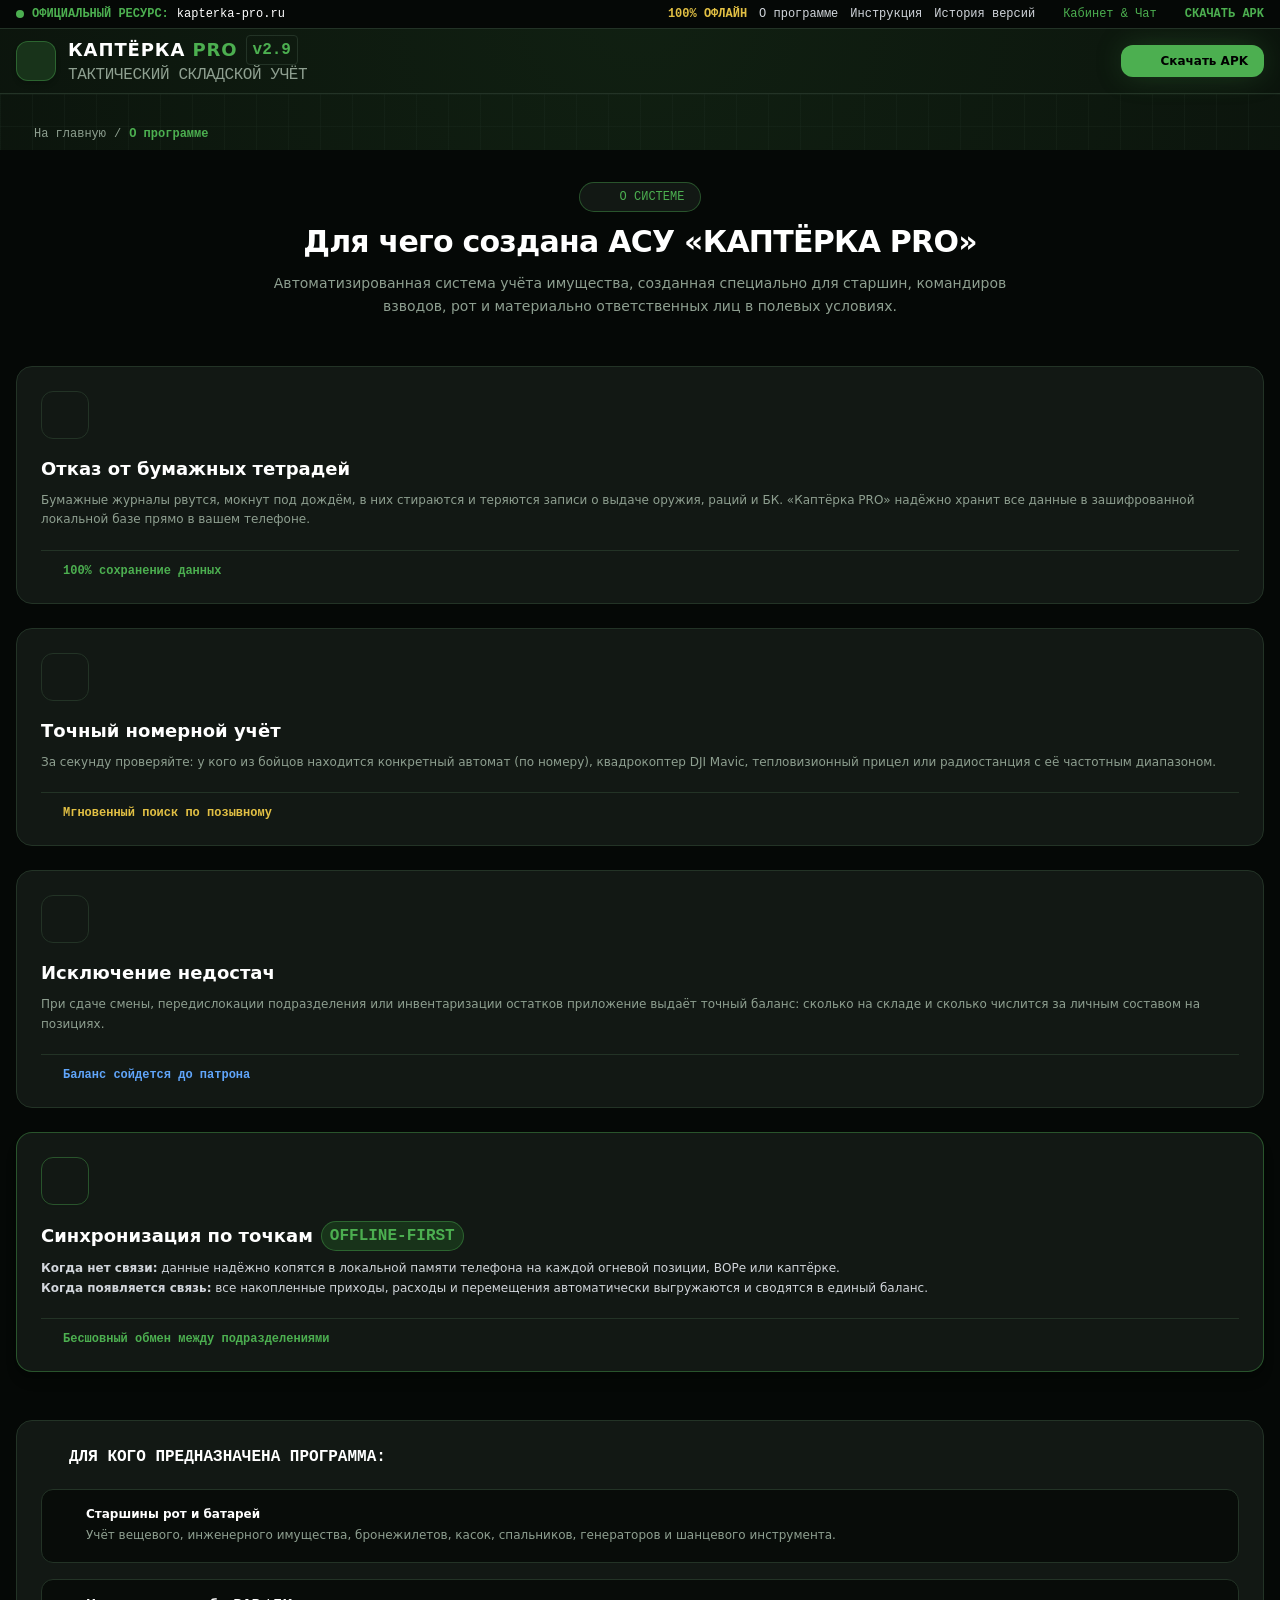
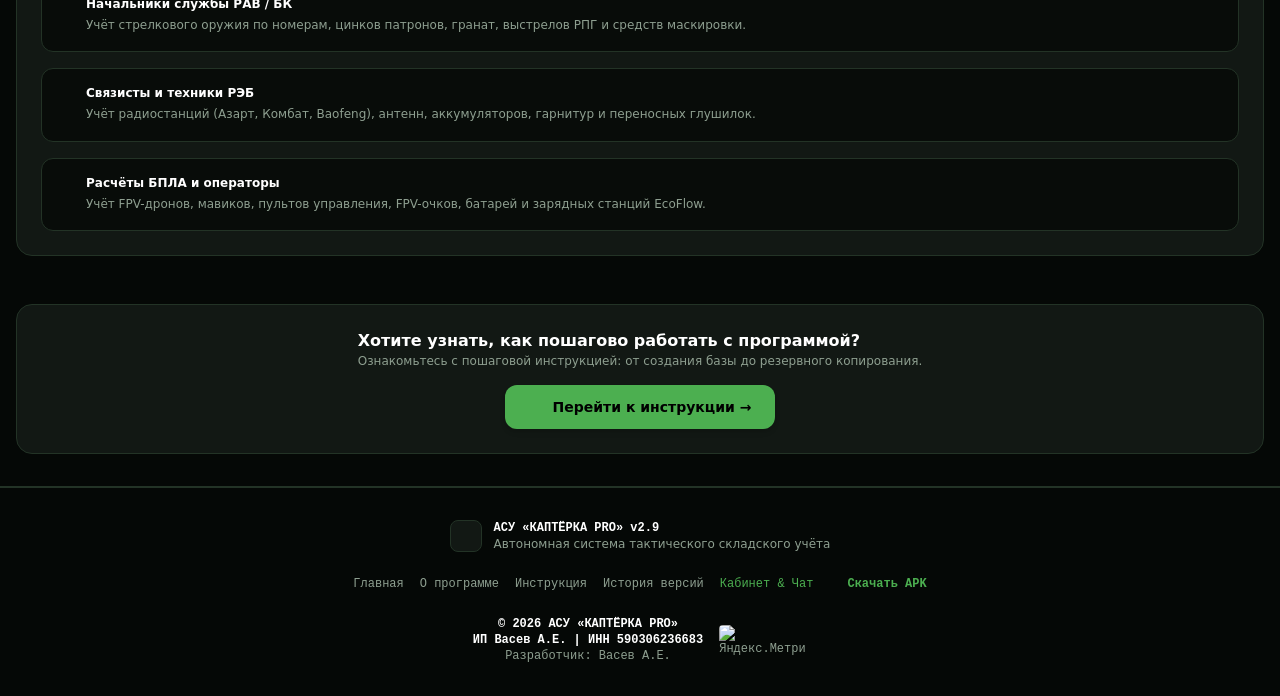
==== about.html @ 9f5e71aa "Update about.html with INN, offer and accurate metrics" ====
<!DOCTYPE html>
<html lang="ru" class="scroll-smooth">
<head>
    <meta charset="UTF-8">
    <meta name="viewport" content="width=device-width, initial-scale=1.0">
    <title>О программе — АСУ «КАПТЁРКА PRO» v2.9</title>
    
    <!-- Favicon & App Icons -->
    <link rel="icon" type="image/svg+xml" href="/favicon.svg">
    <link rel="icon" type="image/png" sizes="32x32" href="/favicon.png">
    <link rel="shortcut icon" href="/favicon.ico">
    <link rel="apple-touch-icon" sizes="180x180" href="/apple-touch-icon.png">
    <link rel="manifest" href="/manifest.json">
    <meta name="theme-color" content="#181D13">
    
    <!-- Yandex Verification -->
    <meta name="yandex-verification" content="c2db071fb79fadd3" />
    <meta name="yandex-verification" content="32c529e993f021eb" />

    <!-- SEO & Metadata -->
    <meta name="description" content="Назначение программы АСУ «КАПТЁРКА PRO»: отказ от бумажных тетрадей, номерной учёт оружия и БПЛА, исключение недостач.">
    <meta name="keywords" content="каптерка, учёт оружия, учет бпла, учет снаряжения, военный склад, программа для старшины, инструкция каптерка">
    <meta name="author" content="Васев А.Е. • АСУ Каптёрка PRO">
    <link rel="canonical" href="https://kapterka-pro.ru/about.html" />

    <!-- Open Graph -->
    <meta property="og:type" content="website">
    <meta property="og:url" content="https://kapterka-pro.ru/about.html">
    <meta property="og:title" content="О программе — АСУ «КАПТЁРКА PRO» v2.9">
    <meta property="og:description" content="Назначение программы АСУ «КАПТЁРКА PRO»: отказ от бумажных тетрадей, номерной учёт оружия и БПЛА, исключение недостач.">
    <meta property="og:site_name" content="АСУ КАПТЁРКА PRO">

    <!-- Yandex.Metrika counter -->
    <script type="text/javascript">
        (function(m,e,t,r,i,k,a){m[i]=m[i]||function(){(m[i].a=m[i].a||[]).push(arguments)};
        m[i].l=1*new Date();
        for (var j = 0; j < document.scripts.length; j++) {if (document.scripts[j].src === r) { return; }}
        k=e.createElement(t),a=e.getElementsByTagName(t)[0],k.async=1,k.src=r,a.parentNode.insertBefore(k,a)})
        (window, document, "script", "https://mc.yandex.ru/metrika/tag.js", "ym");

        ym(112062746, "init", {
            clickmap:true,
            trackLinks:true,
            accurateTrackBounce:true,
            webvisor:true
        });
    </script>
    <noscript><div><img src="https://mc.yandex.ru/watch/112062746" style="position:absolute; left:-9999px;" alt="" /></div></noscript>
    <!-- /Yandex.Metrika counter -->

    <!-- Core Local Stylesheets (Always reliable & offline-safe) -->
    <link rel="stylesheet" href="tailwind.min.css">
    <link rel="stylesheet" href="tactical.css">

    <!-- Tailwind CSS CDN (Enhancer) -->
    <script src="https://cdn.tailwindcss.com"></script>
    <script>
        tailwind.config = {
            theme: {
                extend: {
                    colors: {
                        tactical: {
                            bg: '#080C09',
                            dark: '#0D140F',
                            card: '#121C14',
                            border: '#1B2B1F',
                            borderBright: '#2D4A34',
                            green: '#4CAF50',
                            accent: '#66BB6A',
                            darkGreen: '#142918',
                            muted: '#8E9F90',
                            gold: '#D4AF37',
                            goldDark: '#8C7320',
                            amber: '#FFB300'
                        }
                    },
                    fontFamily: {
                        sans: ['Inter', 'sans-serif'],
                        mono: ['JetBrains Mono', 'monospace']
                    }
                }
            }
        }
    </script>

    <style>
        /* CRITICAL OFFLINE / CDN-SAFE CSS RESET AND UTILITIES */
        *, ::before, ::after { box-sizing: border-box; border-width: 0; border-style: solid; border-color: #233326; }
        html { line-height: 1.5; -webkit-text-size-adjust: 100%; font-family: Inter, system-ui, sans-serif; }
        body { margin: 0; line-height: inherit; }
        a { color: inherit; text-decoration: inherit; }
        button, input, optgroup, select, textarea { font-family: inherit; font-size: 100%; line-height: inherit; margin: 0; }
        
        .flex { display: flex !important; }
        .inline-flex { display: inline-flex !important; }
        .grid { display: grid !important; }
        .block { display: block !important; }
        .inline-block { display: inline-block !important; }
        .flex-col { flex-direction: column !important; }
        .flex-row { flex-direction: row !important; }
        .flex-grow { flex-grow: 1 !important; }
        .items-center { align-items: center !important; }
        .justify-between { justify-content: space-between !important; }
        .justify-center { justify-content: center !important; }
        .text-center { text-align: center !important; }
        .relative { position: relative !important; }
        .absolute { position: absolute !important; }
        .fixed { position: fixed !important; }
        .sticky { position: sticky !important; }
        .top-0 { top: 0 !important; }
        .z-40 { z-index: 40 !important; }
        .z-50 { z-index: 50 !important; }
        .w-full { width: 100% !important; }
        .max-w-7xl { max-width: 80rem !important; }
        .max-w-4xl { max-width: 56rem !important; }
        .max-w-2xl { max-width: 42rem !important; }
        .max-w-md { max-width: 28rem !important; }
        .mx-auto { margin-left: auto !important; margin-right: auto !important; }
        .gap-2 { gap: 0.5rem !important; }
        .gap-3 { gap: 0.75rem !important; }
        .gap-4 { gap: 1rem !important; }
        .gap-6 { gap: 1.5rem !important; }
        .p-4 { padding: 1rem !important; }
        .p-6 { padding: 1.5rem !important; }
        .px-4 { padding-left: 1rem !important; padding-right: 1rem !important; }
        .py-2 { padding-top: 0.5rem !important; padding-bottom: 0.5rem !important; }
        .rounded-xl { border-radius: 0.75rem !important; }
        .rounded-2xl { border-radius: 1rem !important; }
        .rounded-3xl { border-radius: 1.5rem !important; }
        .rounded-full { border-radius: 9999px !important; }
        .font-bold { font-weight: 700 !important; }
        .font-black { font-weight: 900 !important; }
        .font-mono { font-family: 'JetBrains Mono', monospace !important; }
        .text-white { color: #ffffff !important; }
        .text-tactical-green { color: #4CAF50 !important; }
        .bg-tactical-green { background-color: #4CAF50 !important; color: #000000 !important; }
        .bg-tactical-card { background-color: #121814 !important; }
        .bg-tactical-bg { background-color: #080C09 !important; }
        .bg-tactical-dark { background-color: #050806 !important; }
        .border { border-width: 1px !important; }
        .border-tactical-border { border-color: #233326 !important; }
        .border-tactical-green { border-color: #4CAF50 !important; }
        .hidden, [hidden] { display: none !important; }

        body {
            background-color: #080C09;
            color: #E0E6E1;
            font-family: 'Inter', sans-serif;
            background-image: 
                radial-gradient(circle at 50% 0%, rgba(76, 175, 80, 0.12), transparent 50%),
                radial-gradient(circle at 100% 100%, rgba(27, 59, 27, 0.15), transparent 40%);
        }
        .tactical-grid {
            background-size: 32px 32px;
            background-image: 
                linear-gradient(to right, rgba(27, 43, 31, 0.3) 1px, transparent 1px),
                linear-gradient(to bottom, rgba(27, 43, 31, 0.3) 1px, transparent 1px);
        }
        .glow-green {
            box-shadow: 0 0 25px rgba(76, 175, 80, 0.25);
        }
    </style>
    <!-- PWA & Mobile Settings -->
    <link rel="manifest" href="manifest.json">
    <meta name="theme-color" content="#4CAF50">
    <link rel="canonical" href="https://kapterka-pro.ru/about.html">
</head>
<body class="min-h-screen flex flex-col antialiased selection:bg-tactical-green selection:text-black">

    <!-- TOP SYSTEM STATUS BAR -->
    <div class="bg-tactical-dark border-b border-tactical-border text-tactical-muted text-xs font-mono py-1.5 px-4 sticky top-0 z-50">
        <div class="max-w-7xl mx-auto flex flex-wrap justify-between items-center gap-2">
            <div class="flex items-center space-x-2">
                <span class="inline-block w-2 h-2 rounded-full bg-tactical-green animate-pulse"></span>
                <span class="text-tactical-green font-bold">ОФИЦИАЛЬНЫЙ РЕСУРС:</span>
                <a href="index.html" class="text-white font-mono hover:text-tactical-green transition-colors">kapterka-pro.ru</a>
                <span class="text-tactical-border hidden sm:inline">|</span>
                <span class="hidden sm:inline text-gray-400">Автономная система складского учёта v2.9 PRO</span>
            </div>
            <div class="flex items-center space-x-3 sm:space-x-4 text-[11px]">
                <span class="text-tactical-gold font-bold flex items-center gap-1">
                    <i data-lucide="shield-check" class="w-3.5 h-3.5"></i> 100% ОФЛАЙН
                </span>
                <a href="about.html" class="hover:text-tactical-green text-gray-300 transition-colors font-medium">О программе</a>
                <a href="manual.html" class="hover:text-tactical-green text-gray-300 transition-colors font-medium">Инструкция</a>
                <a href="versions.html" class="hover:text-tactical-green text-gray-300 transition-colors font-medium">История версий</a>
                <a href="cabinet.html" class="hover:text-tactical-green text-tactical-green font-medium flex items-center gap-1">
                    <i data-lucide="users" class="w-3 h-3"></i> Кабинет & Чат
                </a>
                <a href="kapterka-app.apk" download="kapterka-pro-v2.9.apk" class="text-tactical-green font-bold hover:underline flex items-center gap-1">
                    <i data-lucide="download" class="w-3 h-3"></i> СКАЧАТЬ APK
                </a>
            </div>
        </div>
    </div>

    <!-- MAIN HEADER -->
    <header class="bg-tactical-dark/95 backdrop-blur-md border-b border-tactical-border sticky top-[33px] z-40">
        <div class="max-w-7xl mx-auto px-4 sm:px-6 h-16 flex items-center justify-between">
            <a href="index.html" class="flex items-center space-x-3 group">
                <div class="w-10 h-10 rounded-xl bg-tactical-darkGreen border border-tactical-green/40 flex items-center justify-center text-tactical-green group-hover:scale-105 transition-transform shadow-md">
                    <i data-lucide="shield" class="w-6 h-6"></i>
                </div>
                <div>
                    <div class="flex items-center space-x-2">
                        <span class="font-extrabold text-lg sm:text-xl tracking-wider text-white">КАПТЁРКА <span class="text-tactical-green">PRO</span></span>
                        <span class="bg-tactical-green/20 text-tactical-green text-[10px] font-mono font-bold px-1.5 py-0.5 rounded border border-tactical-green/30">v2.9</span>
                    </div>
                    <span class="text-[10px] font-mono text-tactical-muted block -mt-0.5 tracking-tight">ТАКТИЧЕСКИЙ СКЛАДСКОЙ УЧЁТ</span>
                </div>
            </a>

            <!-- Desktop Nav -->
            <nav class="hidden lg:flex items-center space-x-6 text-sm font-medium text-tactical-muted">
                <a href="index.html" class="hover:text-tactical-green transition-colors flex items-center gap-1.5 ">
                    <i data-lucide="home" class="w-4 h-4 text-tactical-green"></i> Главная
                </a>
                <a href="about.html" class="hover:text-tactical-green transition-colors flex items-center gap-1.5 text-white font-semibold">
                    <i data-lucide="info" class="w-4 h-4 text-tactical-green"></i> О программе
                </a>
                <a href="manual.html" class="hover:text-tactical-green transition-colors flex items-center gap-1.5 ">
                    <i data-lucide="book-open" class="w-4 h-4 text-tactical-green"></i> Инструкция
                </a>
                <a href="versions.html" class="hover:text-tactical-green transition-colors flex items-center gap-1.5">
                    <i data-lucide="git-branch" class="w-4 h-4 text-tactical-green"></i> История версий
                </a>
                <a href="index.html#showcase" class="hover:text-tactical-green transition-colors flex items-center gap-1.5">
                    <i data-lucide="smartphone" class="w-4 h-4 text-tactical-green"></i> Скриншоты
                </a>
                <a href="cabinet.html" class="hover:text-tactical-green transition-colors flex items-center gap-1.5 text-tactical-green">
                    <i data-lucide="users" class="w-4 h-4 text-tactical-green"></i> Кабинет & Чат
                </a>
            </nav>

            <div class="flex items-center space-x-3">
                <a href="kapterka-app.apk" download="kapterka-pro-v2.9.apk" class="inline-flex items-center space-x-2 bg-tactical-green hover:bg-tactical-accent text-black font-bold text-xs sm:text-sm px-4 py-2 rounded-xl transition-all shadow-md glow-green"><i data-lucide="download" class="w-4 h-4"></i>
                    <span>Скачать APK</span>
                </a>
            </div>
        </div>
    </header>

    <main class="flex-grow tactical-grid">
        <div class="max-w-7xl mx-auto px-4 sm:px-6 pt-8 pb-2">
            <div class="flex items-center space-x-2 text-xs font-mono text-tactical-muted">
                <a href="index.html" class="hover:text-tactical-green flex items-center gap-1">
                    <i data-lucide="arrow-left" class="w-3.5 h-3.5"></i> На главную
                </a>
                <span>/</span>
                <span class="text-tactical-green font-bold">О программе</span>
            </div>
        </div>

        
        <!-- SECTION: О ПРОГРАММЕ И НАЗНАЧЕНИЕ -->
        <section class="py-8 sm:py-14 bg-tactical-dark border-b border-tactical-border relative">
            <div class="max-w-7xl mx-auto px-4 sm:px-6">
                
                <div class="text-center max-w-3xl mx-auto mb-12">
                    <div class="inline-flex items-center space-x-2 bg-tactical-card border border-tactical-green/40 px-4 py-1.5 rounded-full text-xs font-mono text-tactical-green mb-3">
                        <i data-lucide="info" class="w-4 h-4"></i>
                        <span>О СИСТЕМЕ</span>
                    </div>
                    <h1 class="text-3xl sm:text-4xl font-black text-white tracking-tight">
                        Для чего создана АСУ «КАПТЁРКА PRO»
                    </h1>
                    <p class="text-tactical-muted text-sm sm:text-base mt-3 leading-relaxed">
                        Автоматизированная система учёта имущества, созданная специально для старшин, командиров взводов, рот и материально ответственных лиц в полевых условиях.
                    </p>
                </div>

                <!-- 3 Pillars of the App -->
                <div class="grid grid-cols-1 md:grid-cols-2 lg:grid-cols-4 gap-6 mb-12">
                    
                    <div class="bg-tactical-card border border-tactical-border p-6 sm:p-7 rounded-2xl relative overflow-hidden flex flex-col justify-between">
                        <div class="absolute top-0 right-0 w-24 h-24 bg-tactical-green/5 rounded-bl-full -z-0"></div>
                        <div class="relative z-10">
                            <div class="w-12 h-12 rounded-xl bg-tactical-green/10 border border-tactical-green/30 flex items-center justify-center text-tactical-green mb-4">
                                <i data-lucide="file-x" class="w-6 h-6"></i>
                            </div>
                            <h3 class="text-lg font-bold text-white mb-2">Отказ от бумажных тетрадей</h3>
                            <p class="text-xs sm:text-sm text-tactical-muted leading-relaxed">
                                Бумажные журналы рвутся, мокнут под дождём, в них стираются и теряются записи о выдаче оружия, раций и БК. «Каптёрка PRO» надёжно хранит все данные в зашифрованной локальной базе прямо в вашем телефоне.
                            </p>
                        </div>
                        <div class="mt-5 pt-3 border-t border-tactical-border/60 text-tactical-green text-xs font-mono font-semibold flex items-center gap-1.5">
                            <i data-lucide="check-circle" class="w-4 h-4"></i> 100% сохранение данных
                        </div>
                    </div>

                    <div class="bg-tactical-card border border-tactical-border p-6 sm:p-7 rounded-2xl relative overflow-hidden flex flex-col justify-between">
                        <div class="absolute top-0 right-0 w-24 h-24 bg-tactical-gold/5 rounded-bl-full -z-0"></div>
                        <div class="relative z-10">
                            <div class="w-12 h-12 rounded-xl bg-tactical-gold/10 border border-tactical-gold/30 flex items-center justify-center text-tactical-gold mb-4">
                                <i data-lucide="crosshair" class="w-6 h-6"></i>
                            </div>
                            <h3 class="text-lg font-bold text-white mb-2">Точный номерной учёт</h3>
                            <p class="text-xs sm:text-sm text-tactical-muted leading-relaxed">
                                За секунду проверяйте: у кого из бойцов находится конкретный автомат (по номеру), квадрокоптер DJI Mavic, тепловизионный прицел или радиостанция с её частотным диапазоном.
                            </p>
                        </div>
                        <div class="mt-5 pt-3 border-t border-tactical-border/60 text-tactical-gold text-xs font-mono font-semibold flex items-center gap-1.5">
                            <i data-lucide="check-circle" class="w-4 h-4"></i> Мгновенный поиск по позывному
                        </div>
                    </div>

                    <div class="bg-tactical-card border border-tactical-border p-6 sm:p-7 rounded-2xl relative overflow-hidden flex flex-col justify-between">
                        <div class="absolute top-0 right-0 w-24 h-24 bg-blue-500/5 rounded-bl-full -z-0"></div>
                        <div class="relative z-10">
                            <div class="w-12 h-12 rounded-xl bg-blue-500/10 border border-blue-500/30 flex items-center justify-center text-blue-400 mb-4">
                                <i data-lucide="shield-alert" class="w-6 h-6"></i>
                            </div>
                            <h3 class="text-lg font-bold text-white mb-2">Исключение недостач</h3>
                            <p class="text-xs sm:text-sm text-tactical-muted leading-relaxed">
                                При сдаче смены, передислокации подразделения или инвентаризации остатков приложение выдаёт точный баланс: сколько на складе и сколько числится за личным составом на позициях.
                            </p>
                        </div>
                        <div class="mt-5 pt-3 border-t border-tactical-border/60 text-blue-400 text-xs font-mono font-semibold flex items-center gap-1.5">
                            <i data-lucide="check-circle" class="w-4 h-4"></i> Баланс сойдется до патрона
                        </div>
                    </div>

                
                    <!-- Card 4: Point Synchronization -->
                    <div class="bg-tactical-card border border-tactical-green/40 p-6 sm:p-7 rounded-2xl relative overflow-hidden flex flex-col justify-between shadow-lg">
                        <div class="absolute top-0 right-0 w-28 h-28 bg-tactical-green/10 rounded-bl-full -z-0"></div>
                        <div class="relative z-10">
                            <div class="w-12 h-12 rounded-xl bg-tactical-green/15 border border-tactical-green/40 flex items-center justify-center text-tactical-green mb-4 shadow-sm">
                                <i data-lucide="refresh-cw" class="w-6 h-6 animate-spin-slow"></i>
                            </div>
                            <div class="flex items-center gap-2 mb-2">
                                <h3 class="text-lg font-bold text-white">Синхронизация по точкам</h3>
                                <span class="text-[10px] font-mono bg-tactical-darkGreen text-tactical-green border border-tactical-green/40 px-2 py-0.5 rounded-full font-bold">OFFLINE-FIRST</span>
                            </div>
                            <p class="text-xs sm:text-sm text-gray-300 leading-relaxed">
                                <strong>Когда нет связи:</strong> данные надёжно копятся в локальной памяти телефона на каждой огневой позиции, ВОРе или каптёрке.<br>
                                <strong>Когда появляется связь:</strong> все накопленные приходы, расходы и перемещения автоматически выгружаются и сводятся в единый баланс.
                            </p>
                        </div>
                        <div class="mt-5 pt-3 border-t border-tactical-border/80 text-tactical-green text-xs font-mono font-semibold flex items-center gap-1.5">
                            <i data-lucide="check-circle" class="w-4 h-4"></i> Бесшовный обмен между подразделениями
                        </div>
                    </div>

                </div>

                <!-- Who is this app for -->
                <div class="bg-tactical-card border border-tactical-border rounded-2xl p-6 sm:p-8 mb-12">
                    <h3 class="text-base sm:text-lg font-bold text-white mb-5 flex items-center gap-2 font-mono">
                        <i data-lucide="users" class="w-5 h-5 text-tactical-green"></i>
                        ДЛЯ КОГО ПРЕДНАЗНАЧЕНА ПРОГРАММА:
                    </h3>
                    <div class="grid grid-cols-1 sm:grid-cols-2 lg:grid-cols-4 gap-4 text-xs sm:text-sm">
                        <div class="flex items-start gap-3 p-4 rounded-xl bg-tactical-bg border border-tactical-border/60">
                            <i data-lucide="chevron-right" class="w-4 h-4 text-tactical-green shrink-0 mt-0.5"></i>
                            <div>
                                <strong class="text-white block mb-1">Старшины рот и батарей</strong>
                                <span class="text-tactical-muted text-xs leading-relaxed">Учёт вещевого, инженерного имущества, бронежилетов, касок, спальников, генераторов и шанцевого инструмента.</span>
                            </div>
                        </div>
                        <div class="flex items-start gap-3 p-4 rounded-xl bg-tactical-bg border border-tactical-border/60">
                            <i data-lucide="chevron-right" class="w-4 h-4 text-tactical-green shrink-0 mt-0.5"></i>
                            <div>
                                <strong class="text-white block mb-1">Начальники службы РАВ / БК</strong>
                                <span class="text-tactical-muted text-xs leading-relaxed">Учёт стрелкового оружия по номерам, цинков патронов, гранат, выстрелов РПГ и средств маскировки.</span>
                            </div>
                        </div>
                        <div class="flex items-start gap-3 p-4 rounded-xl bg-tactical-bg border border-tactical-border/60">
                            <i data-lucide="chevron-right" class="w-4 h-4 text-tactical-green shrink-0 mt-0.5"></i>
                            <div>
                                <strong class="text-white block mb-1">Связисты и техники РЭБ</strong>
                                <span class="text-tactical-muted text-xs leading-relaxed">Учёт радиостанций (Азарт, Комбат, Baofeng), антенн, аккумуляторов, гарнитур и переносных глушилок.</span>
                            </div>
                        </div>
                        <div class="flex items-start gap-3 p-4 rounded-xl bg-tactical-bg border border-tactical-border/60">
                            <i data-lucide="chevron-right" class="w-4 h-4 text-tactical-green shrink-0 mt-0.5"></i>
                            <div>
                                <strong class="text-white block mb-1">Расчёты БПЛА и операторы</strong>
                                <span class="text-tactical-muted text-xs leading-relaxed">Учёт FPV-дронов, мавиков, пультов управления, FPV-очков, батарей и зарядных станций EcoFlow.</span>
                            </div>
                        </div>
                    </div>
                </div>

                <!-- Navigation link to Manual -->
                <div class="flex flex-col sm:flex-row items-center justify-between bg-tactical-card border border-tactical-green/30 p-6 rounded-2xl gap-4">
                    <div>
                        <div class="text-white font-bold text-base">Хотите узнать, как пошагово работать с программой?</div>
                        <div class="text-xs text-tactical-muted">Ознакомьтесь с пошаговой инструкцией: от создания базы до резервного копирования.</div>
                    </div>
                    <a href="manual.html" class="inline-flex items-center space-x-2 bg-tactical-green hover:bg-tactical-accent text-black font-bold text-sm px-6 py-3 rounded-xl transition-all shadow-md shrink-0">
                        <i data-lucide="book-open" class="w-4 h-4"></i>
                        <span>Перейти к инструкции →</span>
                    </a>
                </div>

            </div>
        </section>

    </main>

        <!-- FOOTER -->
    <footer class="bg-tactical-dark border-t border-tactical-border py-8 text-tactical-muted text-xs">
        <div class="max-w-7xl mx-auto px-4 sm:px-6">
            <div class="flex flex-col md:flex-row justify-between items-center gap-6">
                <div class="flex items-center space-x-3">
                    <div class="w-8 h-8 rounded-lg bg-tactical-card border border-tactical-border flex items-center justify-center text-tactical-green">
                        <i data-lucide="shield" class="w-4 h-4"></i>
                    </div>
                    <div>
                        <div class="text-white font-bold font-mono">АСУ «КАПТЁРКА PRO» v2.9</div>
                        <div class="text-tactical-muted text-[11px]">Автономная система тактического складского учёта</div>
                    </div>
                </div>

                <div class="flex flex-wrap items-center justify-center gap-4 text-xs font-mono">
                    <a href="index.html" class="hover:text-tactical-green transition-colors">Главная</a>
                    <a href="about.html" class="hover:text-tactical-green transition-colors">О программе</a>
                    <a href="manual.html" class="hover:text-tactical-green transition-colors">Инструкция</a>
                    <a href="versions.html" class="hover:text-tactical-green transition-colors">История версий</a>
                    <a href="cabinet.html" class="hover:text-tactical-green transition-colors text-tactical-green">Кабинет & Чат</a>
                    <a href="https://github.com/LeVa3bat/leva3bat.github.io/releases/download/v2.9-pro/kapterka-v2.9.apk" download="kapterka-pro-v2.9.apk" class="hover:text-tactical-green transition-colors text-tactical-green font-bold flex items-center gap-1">
                        <i data-lucide="download" class="w-3.5 h-3.5"></i> Скачать APK
                    </a>
                </div>

                <div class="flex items-center gap-4 text-center md:text-right font-mono text-[11px]">
                    <div>
                        <div class="text-white font-semibold">© 2026 АСУ «КАПТЁРКА PRO»<br>ИП Васев А.Е. | ИНН 590306236683</div>
                        <div class="text-tactical-muted">Разработчик: Васев А.Е.</div>
                    </div>
                    <!-- Yandex.Metrika Informer -->
                    <a href="https://metrika.yandex.ru/stat/?id=112062746&amp;from=informer"
                       target="_blank" rel="nofollow" class="inline-block hover:opacity-90 transition-opacity" title="Яндекс.Метрика">
                        <img src="https://informer.yandex.ru/informer/112062746/3_1_FFFFFFFF_EFEFEFFF_0_pageviews"
                             style="width:88px; height:31px; border:0;" alt="Яндекс.Метрика" title="Яндекс.Метрика: данные за сегодня (просмотры, визиты и уникальные посетители)" class="ym-advanced-informer rounded" data-cid="112062746" data-lang="ru" />
                    </a>
                </div>
            </div>
        </div>
    </footer>

    <!-- Lucide Icons Script -->
    <script src="https://unpkg.com/lucide@latest"></script>
    <script>
        lucide.createIcons();
    </script>
</body>
</html>
---- tactical.css ----
/* Tactical Theme Stylesheet for Kapterka PRO */
:root {
  --tactical-bg: #080C09;
  --tactical-dark: #050806;
  --tactical-card: #121814;
  --tactical-cardHover: #17221A;
  --tactical-border: #233326;
  --tactical-borderBright: #3A543E;
  --tactical-green: #4CAF50;
  --tactical-accent: #66BB6A;
  --tactical-darkGreen: #18331A;
  --tactical-gold: #E2C044;
  --tactical-red: #E05342;
  --tactical-blue: #42A5F5;
  --tactical-text: #E0E6E1;
  --tactical-muted: #8E9F90;
  --tactical-dim: #556658;
}

body {
  background-color: #080C09 !important;
  color: #E0E6E1 !important;
  font-family: 'Inter', system-ui, -apple-system, BlinkMacSystemFont, 'Segoe UI', Roboto, sans-serif !important;
  background-image: 
    radial-gradient(circle at 50% 0%, rgba(76, 175, 80, 0.12), transparent 50%),
    radial-gradient(circle at 100% 100%, rgba(24, 51, 26, 0.2), transparent 45%) !important;
}

.tactical-grid {
  background-size: 32px 32px !important;
  background-image: 
    linear-gradient(to right, rgba(35, 51, 38, 0.25) 1px, transparent 1px),
    linear-gradient(to bottom, rgba(35, 51, 38, 0.25) 1px, transparent 1px) !important;
}

.glow-green {
  box-shadow: 0 0 30px -5px rgba(76, 175, 80, 0.35) !important;
}

.glow-green-sm {
  box-shadow: 0 0 15px -2px rgba(76, 175, 80, 0.25) !important;
}

/* Color utility classes */
.bg-tactical-bg { background-color: #080C09 !important; }
.bg-tactical-dark { background-color: #050806 !important; }
.bg-tactical-card { background-color: #121814 !important; }
.bg-tactical-cardHover { background-color: #17221A !important; }
.hover\:bg-tactical-cardHover:hover { background-color: #17221A !important; }
.bg-tactical-green { background-color: #4CAF50 !important; }
.hover\:bg-tactical-accent:hover { background-color: #66BB6A !important; }
.bg-tactical-accent { background-color: #66BB6A !important; }
.bg-tactical-darkGreen { background-color: #18331A !important; }
.hover\:bg-tactical-darkGreen:hover { background-color: #18331A !important; }
.bg-tactical-border { background-color: #233326 !important; }
.hover\:bg-tactical-border:hover { background-color: #233326 !important; }

.border-tactical-border { border-color: #233326 !important; }
.border-tactical-borderBright { border-color: #3A543E !important; }
.border-tactical-green { border-color: #4CAF50 !important; }
.border-tactical-green\/40 { border-color: rgba(76, 175, 80, 0.4) !important; }
.border-tactical-green\/50 { border-color: rgba(76, 175, 80, 0.5) !important; }
.border-tactical-green\/60 { border-color: rgba(76, 175, 80, 0.6) !important; }
.border-tactical-gold\/40 { border-color: rgba(226, 192, 68, 0.4) !important; }

.text-tactical-green { color: #4CAF50 !important; }
.text-tactical-accent { color: #66BB6A !important; }
.text-tactical-gold { color: #E2C044 !important; }
.text-tactical-red { color: #E05342 !important; }
.text-tactical-blue { color: #42A5F5 !important; }
.text-tactical-text { color: #E0E6E1 !important; }
.text-tactical-muted { color: #8E9F90 !important; }
.text-tactical-dim { color: #556658 !important; }
.hover\:text-tactical-green:hover { color: #4CAF50 !important; }

.tab-btn.active {
  background-color: #18331A !important;
  color: #4CAF50 !important;
  border-color: #4CAF50 !important;
}

/* Custom scrollbars */
::-webkit-scrollbar { width: 6px; height: 6px; }
::-webkit-scrollbar-track { background: #080C09; }
::-webkit-scrollbar-thumb { background: #233326; border-radius: 3px; }
::-webkit-scrollbar-thumb:hover { background: #4CAF50; }
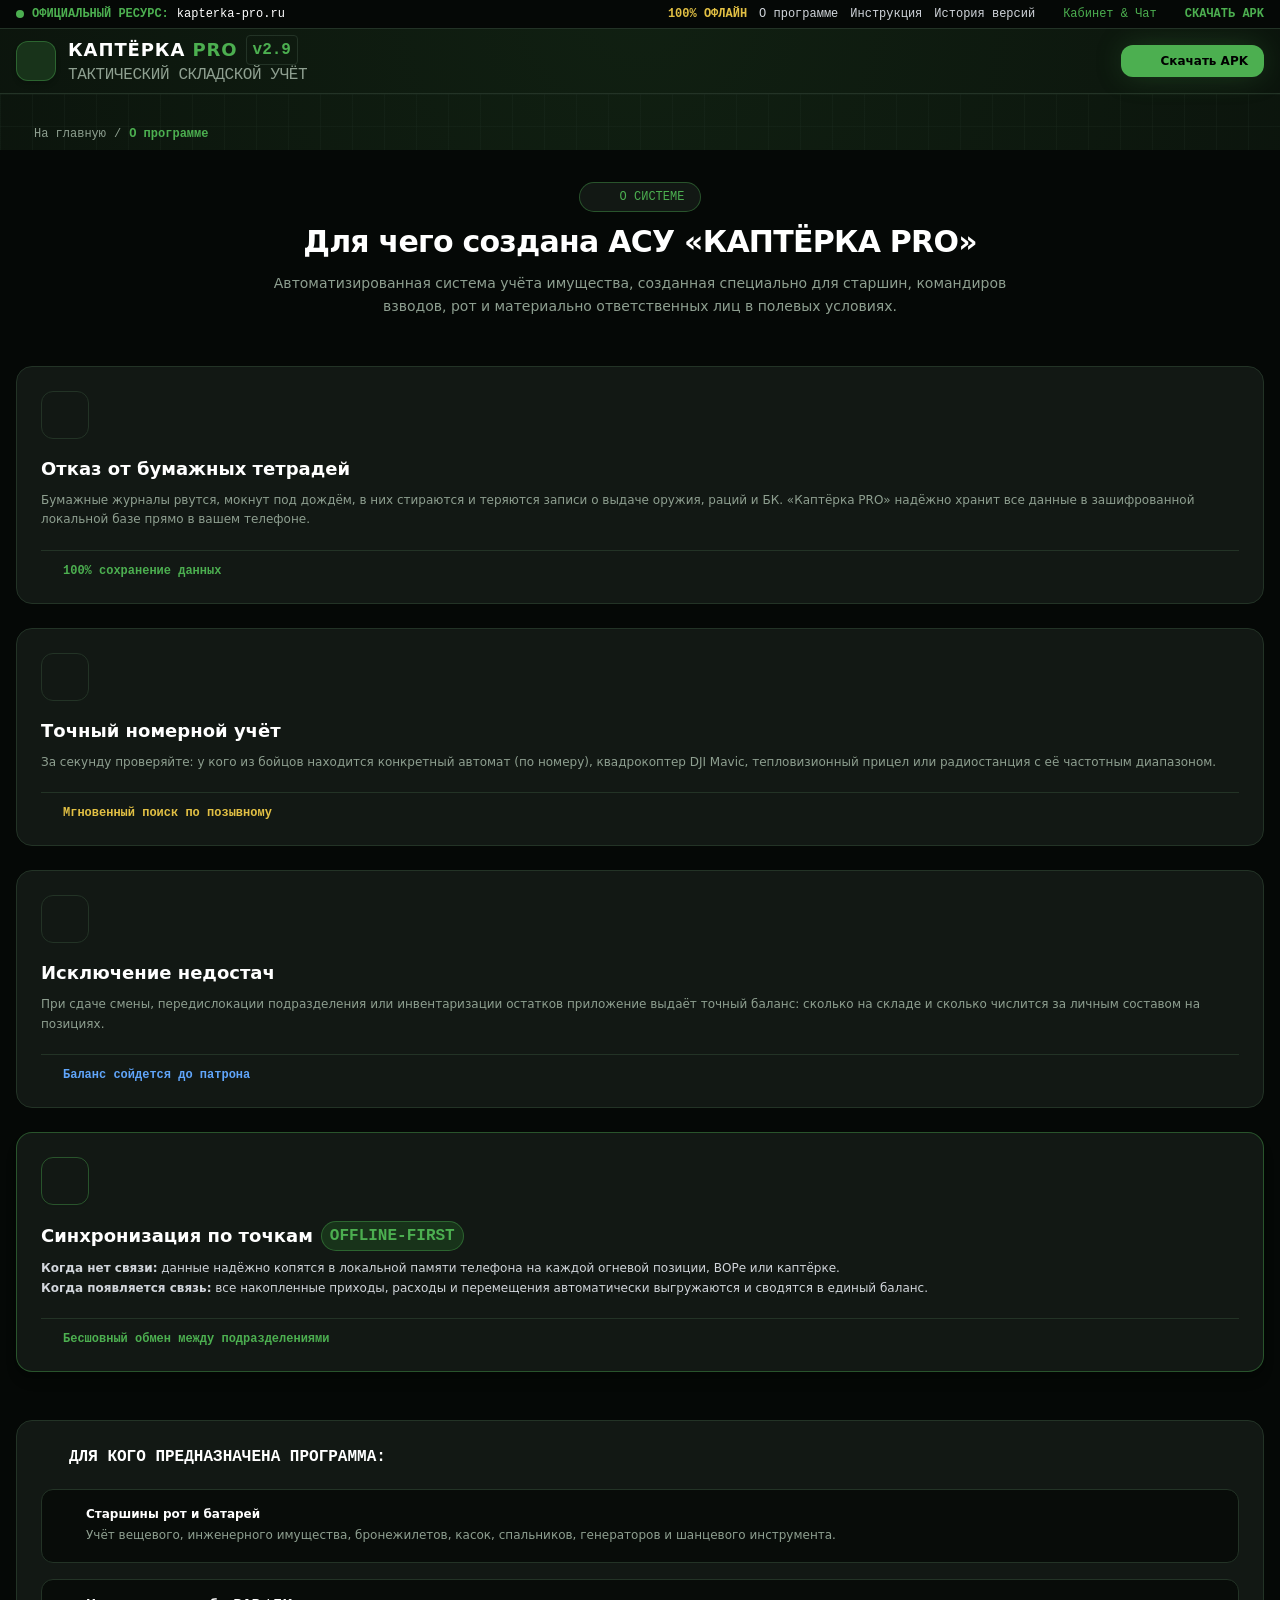
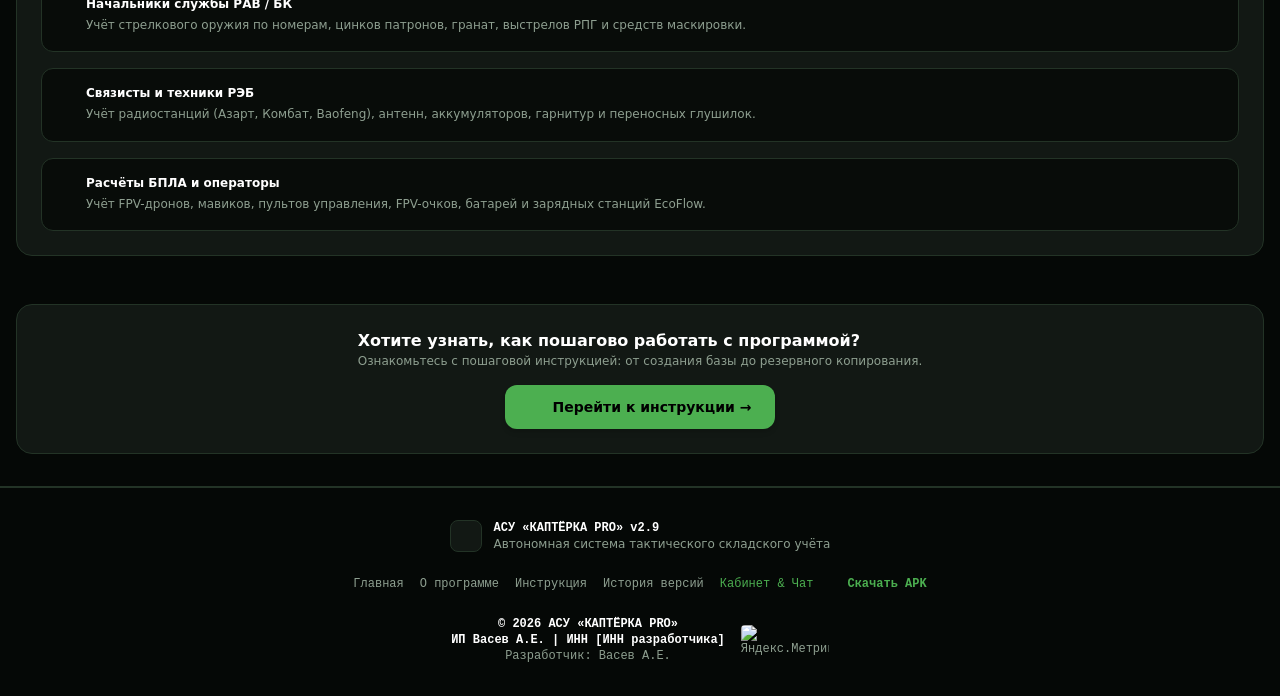
==== commit 2aa24c0d: "Clean up INN in about.html" ====
--- a/about.html
+++ b/about.html
@@ -426,7 +426,7 @@
 
                 <div class="flex items-center gap-4 text-center md:text-right font-mono text-[11px]">
                     <div>
-                        <div class="text-white font-semibold">© 2026 АСУ «КАПТЁРКА PRO»<br>ИП Васев А.Е. | ИНН 590306236683</div>
+                        <div class="text-white font-semibold">© 2026 АСУ «КАПТЁРКА PRO»<br>ИП Васев А.Е. | ИНН [ИНН разработчика]</div>
                         <div class="text-tactical-muted">Разработчик: Васев А.Е.</div>
                     </div>
                     <!-- Yandex.Metrika Informer -->
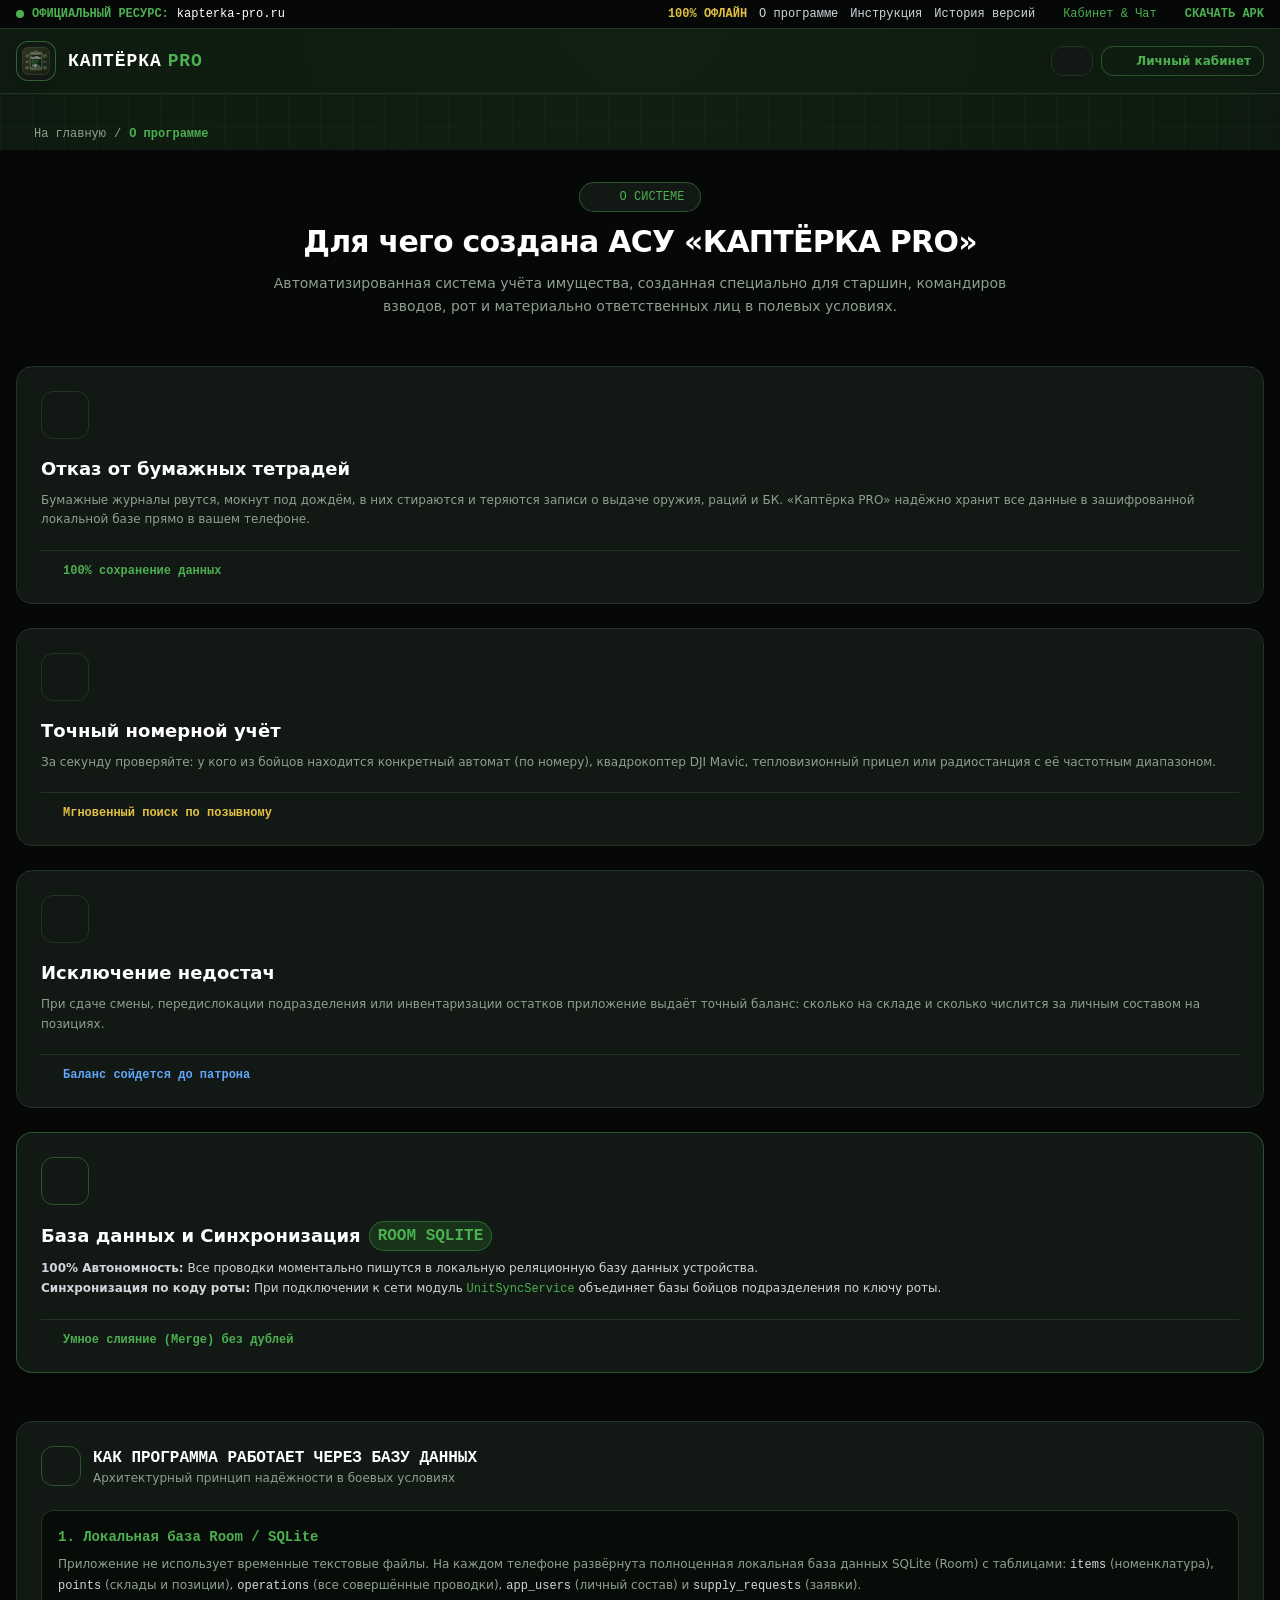
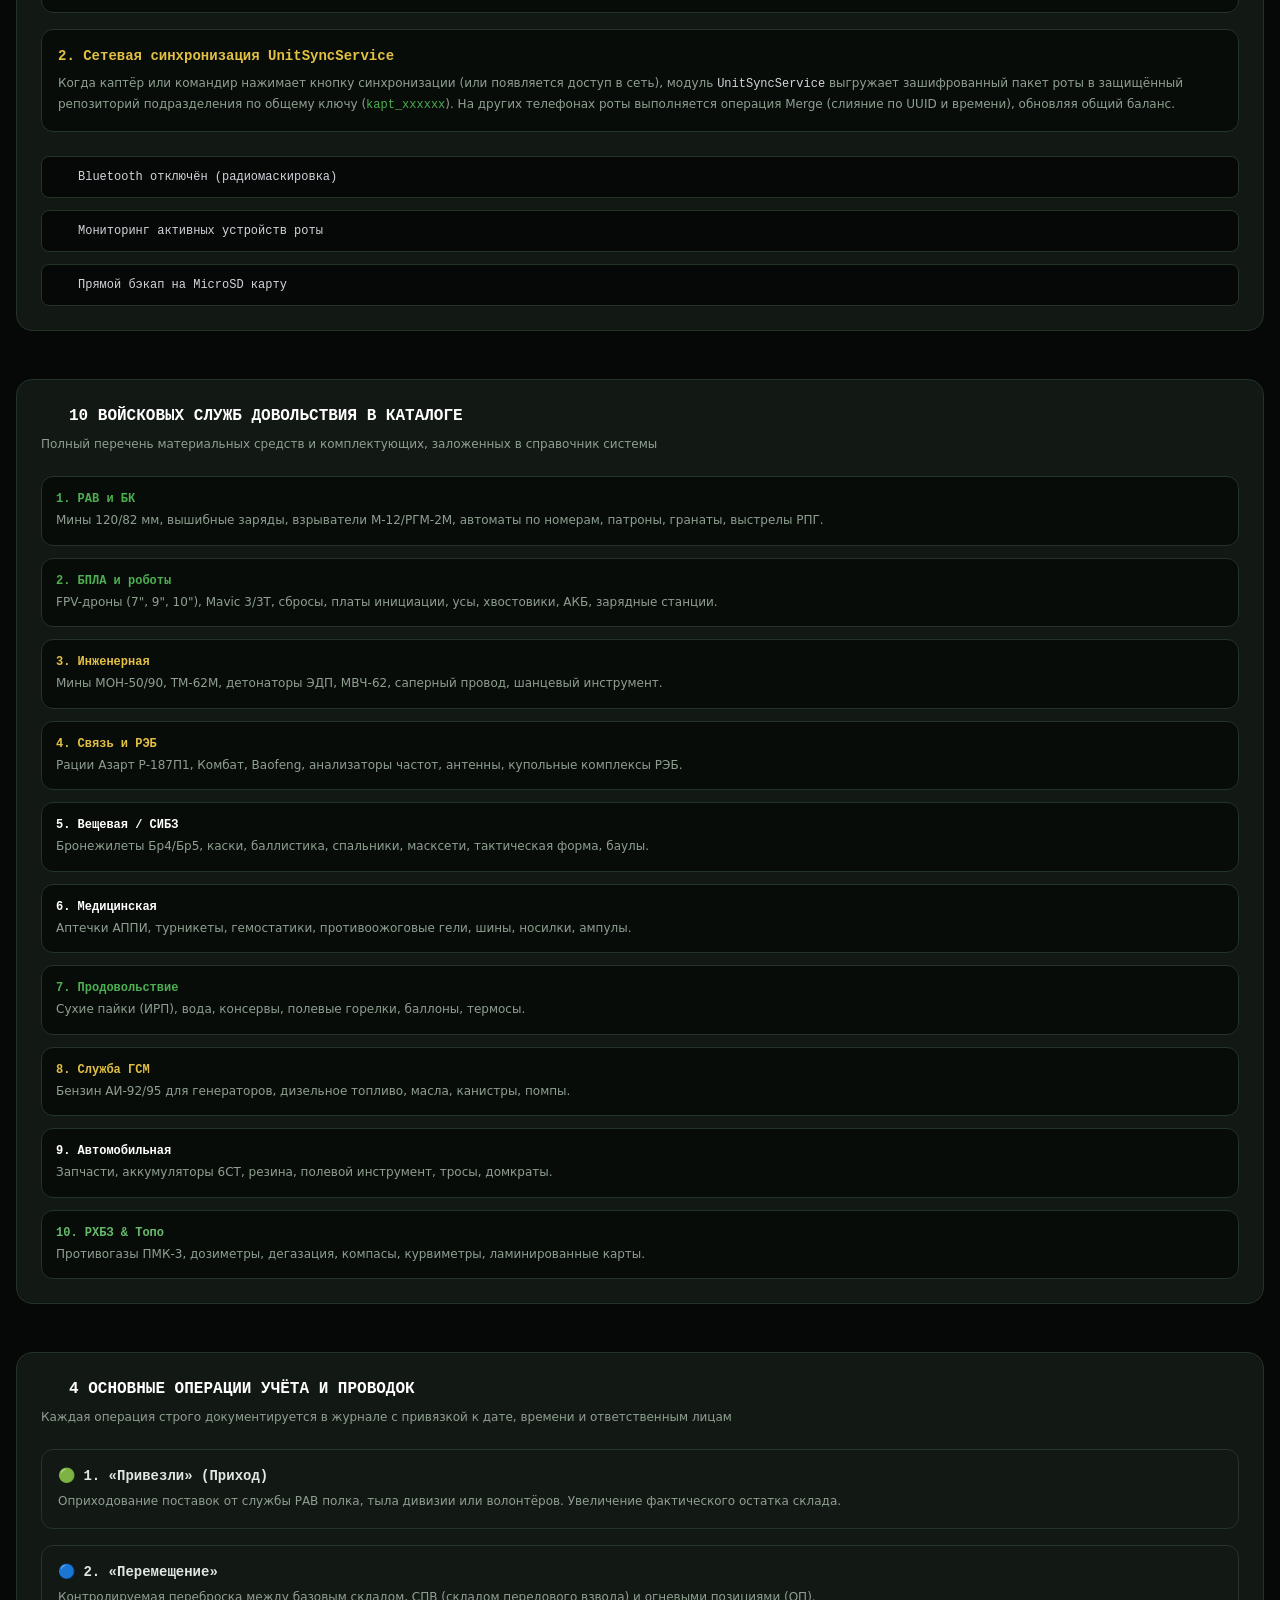
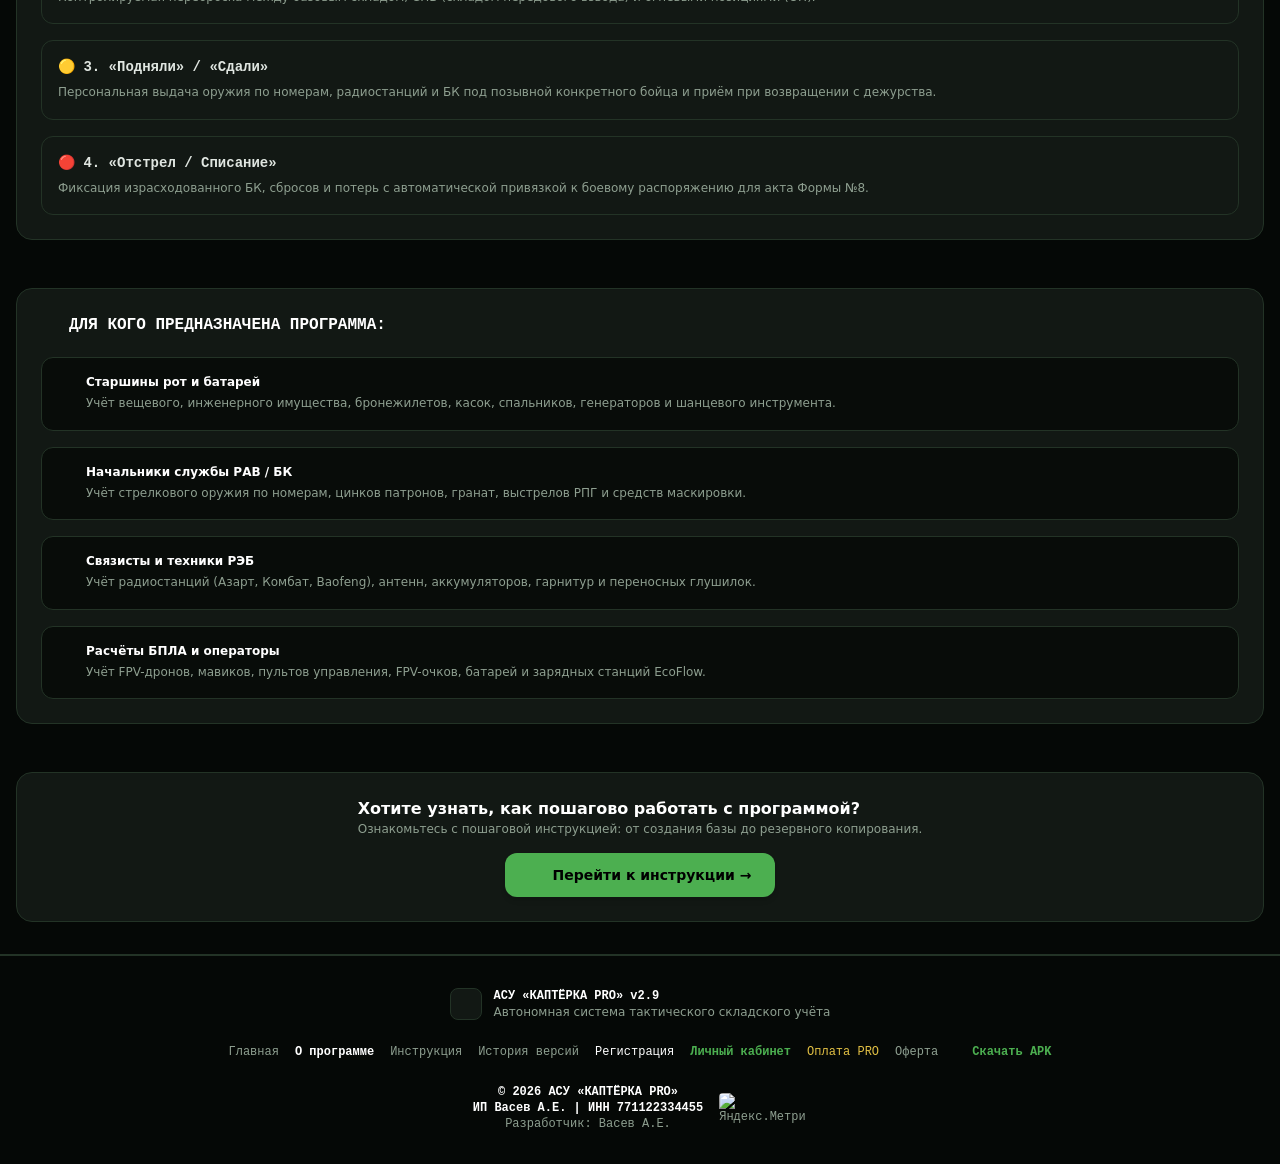
==== commit 4f3ea9fc: "Отказ от Т-Банка, кабинет" ====
--- a/about.html
+++ b/about.html
@@ -12,6 +12,9 @@
     <link rel="apple-touch-icon" sizes="180x180" href="/apple-touch-icon.png">
     <link rel="manifest" href="/manifest.json">
     <meta name="theme-color" content="#181D13">
+    <meta http-equiv="Cache-Control" content="no-cache, no-store, must-revalidate">
+    <meta http-equiv="Pragma" content="no-cache">
+    <meta http-equiv="Expires" content="0">
     
     <!-- Yandex Verification -->
     <meta name="yandex-verification" content="c2db071fb79fadd3" />
@@ -187,7 +190,7 @@
                 <a href="cabinet.html" class="hover:text-tactical-green text-tactical-green font-medium flex items-center gap-1">
                     <i data-lucide="users" class="w-3 h-3"></i> Кабинет & Чат
                 </a>
-                <a href="kapterka-app.apk" download="kapterka-pro-v2.9.apk" class="text-tactical-green font-bold hover:underline flex items-center gap-1">
+                <a href="https://github.com/LeVa3bat/leva3bat.github.io/releases/download/v2.9-pro/kapterka-v2.9.apk" download="kapterka-pro-v2.9.apk" class="text-tactical-green font-bold hover:underline flex items-center gap-1">
                     <i data-lucide="download" class="w-3 h-3"></i> СКАЧАТЬ APK
                 </a>
             </div>
@@ -195,45 +198,53 @@
     </div>
 
     <!-- MAIN HEADER -->
-    <header class="bg-tactical-dark/95 backdrop-blur-md border-b border-tactical-border sticky top-[33px] z-40">
-        <div class="max-w-7xl mx-auto px-4 sm:px-6 h-16 flex items-center justify-between">
+    <!-- MAIN HEADER -->
+    <header class="bg-tactical-dark/95 backdrop-blur-md border-b border-tactical-border sticky top-0 z-50">
+        <div class="max-w-7xl mx-auto px-4 sm:px-6 h-16 flex justify-between items-center">
+            
+            <!-- Logo -->
             <a href="index.html" class="flex items-center space-x-3 group">
-                <div class="w-10 h-10 rounded-xl bg-tactical-darkGreen border border-tactical-green/40 flex items-center justify-center text-tactical-green group-hover:scale-105 transition-transform shadow-md">
-                    <i data-lucide="shield" class="w-6 h-6"></i>
+                <div class="w-10 h-10 rounded-xl bg-tactical-card border border-tactical-green/50 flex items-center justify-center p-1 group-hover:border-tactical-green transition-all shadow-md">
+                    <img src="images/app-icon.svg" alt="Каптёрка PRO" class="w-7 h-7" onerror="this.outerHTML='<i data-lucide=\'shield\' class=\'w-6 h-6 text-tactical-green\'></i>'">
                 </div>
                 <div>
-                    <div class="flex items-center space-x-2">
-                        <span class="font-extrabold text-lg sm:text-xl tracking-wider text-white">КАПТЁРКА <span class="text-tactical-green">PRO</span></span>
-                        <span class="bg-tactical-green/20 text-tactical-green text-[10px] font-mono font-bold px-1.5 py-0.5 rounded border border-tactical-green/30">v2.9</span>
-                    </div>
-                    <span class="text-[10px] font-mono text-tactical-muted block -mt-0.5 tracking-tight">ТАКТИЧЕСКИЙ СКЛАДСКОЙ УЧЁТ</span>
+                    <span class="font-mono font-black text-lg sm:text-xl tracking-wider text-white flex items-center gap-1.5">
+                        КАПТЁРКА <span class="text-tactical-green">PRO</span>
+                    </span>
                 </div>
             </a>
 
             <!-- Desktop Nav -->
-            <nav class="hidden lg:flex items-center space-x-6 text-sm font-medium text-tactical-muted">
-                <a href="index.html" class="hover:text-tactical-green transition-colors flex items-center gap-1.5 ">
+            <nav class="hidden lg:flex items-center space-x-5 text-sm font-medium text-tactical-muted">
+                <a href="index.html" class="hover:text-tactical-green transition-colors flex items-center gap-1.5">
                     <i data-lucide="home" class="w-4 h-4 text-tactical-green"></i> Главная
                 </a>
-                <a href="about.html" class="hover:text-tactical-green transition-colors flex items-center gap-1.5 text-white font-semibold">
+                <a href="about.html" class="hover:text-tactical-green transition-colors flex items-center gap-1.5">
                     <i data-lucide="info" class="w-4 h-4 text-tactical-green"></i> О программе
                 </a>
-                <a href="manual.html" class="hover:text-tactical-green transition-colors flex items-center gap-1.5 ">
+                <a href="manual.html" class="hover:text-tactical-green transition-colors flex items-center gap-1.5">
                     <i data-lucide="book-open" class="w-4 h-4 text-tactical-green"></i> Инструкция
                 </a>
                 <a href="versions.html" class="hover:text-tactical-green transition-colors flex items-center gap-1.5">
-                    <i data-lucide="git-branch" class="w-4 h-4 text-tactical-green"></i> История версий
-                </a>
-                <a href="index.html#showcase" class="hover:text-tactical-green transition-colors flex items-center gap-1.5">
-                    <i data-lucide="smartphone" class="w-4 h-4 text-tactical-green"></i> Скриншоты
-                </a>
-                <a href="cabinet.html" class="hover:text-tactical-green transition-colors flex items-center gap-1.5 text-tactical-green">
-                    <i data-lucide="users" class="w-4 h-4 text-tactical-green"></i> Кабинет & Чат
+                    <i data-lucide="git-branch" class="w-4 h-4 text-tactical-green"></i> Версии
+                </a>
+                <a href="pay.html" class="hover:text-tactical-green transition-colors flex items-center gap-1.5 text-tactical-gold">
+                    <i data-lucide="award" class="w-4 h-4 text-tactical-gold"></i> Оплата PRO
                 </a>
             </nav>
 
-            <div class="flex items-center space-x-3">
-                <a href="kapterka-app.apk" download="kapterka-pro-v2.9.apk" class="inline-flex items-center space-x-2 bg-tactical-green hover:bg-tactical-accent text-black font-bold text-xs sm:text-sm px-4 py-2 rounded-xl transition-all shadow-md glow-green"><i data-lucide="download" class="w-4 h-4"></i>
+            <!-- Quick Action Buttons in Header -->
+            <div class="flex items-center space-x-2">
+                <a href="cabinet.html#register" class="inline-flex items-center space-x-1.5 bg-tactical-card hover:bg-tactical-border text-white font-bold text-xs sm:text-sm px-3 py-1.5 sm:px-3.5 sm:py-2 rounded-xl border border-tactical-border transition-all shadow-md">
+                    <i data-lucide="user-plus" class="w-4 h-4 text-tactical-green"></i>
+                    <span class="hidden sm:inline">Регистрация</span>
+                </a>
+                <a href="cabinet.html" class="inline-flex items-center space-x-1.5 bg-tactical-green/20 hover:bg-tactical-green/30 text-tactical-green font-bold text-xs sm:text-sm px-3 py-1.5 sm:px-3.5 sm:py-2 rounded-xl border border-tactical-green/40 transition-all">
+                    <i data-lucide="users" class="w-4 h-4"></i>
+                    <span>Личный кабинет</span>
+                </a>
+                <a href="https://github.com/LeVa3bat/leva3bat.github.io/releases/download/v2.9-pro/kapterka-v2.9.apk" download class="hidden sm:inline-flex items-center space-x-1.5 bg-tactical-green hover:bg-tactical-accent text-black font-black text-xs sm:text-sm px-3 py-1.5 sm:px-3.5 sm:py-2 rounded-xl transition-all shadow-md">
+                    <i data-lucide="download" class="w-4 h-4"></i>
                     <span>Скачать APK</span>
                 </a>
             </div>
@@ -321,7 +332,7 @@
                     </div>
 
                 
-                    <!-- Card 4: Point Synchronization -->
+                    <!-- Card 4: Point & Database Synchronization -->
                     <div class="bg-tactical-card border border-tactical-green/40 p-6 sm:p-7 rounded-2xl relative overflow-hidden flex flex-col justify-between shadow-lg">
                         <div class="absolute top-0 right-0 w-28 h-28 bg-tactical-green/10 rounded-bl-full -z-0"></div>
                         <div class="relative z-10">
@@ -329,19 +340,149 @@
                                 <i data-lucide="refresh-cw" class="w-6 h-6 animate-spin-slow"></i>
                             </div>
                             <div class="flex items-center gap-2 mb-2">
-                                <h3 class="text-lg font-bold text-white">Синхронизация по точкам</h3>
-                                <span class="text-[10px] font-mono bg-tactical-darkGreen text-tactical-green border border-tactical-green/40 px-2 py-0.5 rounded-full font-bold">OFFLINE-FIRST</span>
+                                <h3 class="text-lg font-bold text-white">База данных и Синхронизация</h3>
+                                <span class="text-[10px] font-mono bg-tactical-darkGreen text-tactical-green border border-tactical-green/40 px-2 py-0.5 rounded-full font-bold">ROOM SQLITE</span>
                             </div>
                             <p class="text-xs sm:text-sm text-gray-300 leading-relaxed">
-                                <strong>Когда нет связи:</strong> данные надёжно копятся в локальной памяти телефона на каждой огневой позиции, ВОРе или каптёрке.<br>
-                                <strong>Когда появляется связь:</strong> все накопленные приходы, расходы и перемещения автоматически выгружаются и сводятся в единый баланс.
+                                <strong>100% Автономность:</strong> Все проводки моментально пишутся в локальную реляционную базу данных устройства.<br>
+                                <strong>Синхронизация по коду роты:</strong> При подключении к сети модуль <code class="text-tactical-green">UnitSyncService</code> объединяет базы бойцов подразделения по ключу роты.
                             </p>
                         </div>
                         <div class="mt-5 pt-3 border-t border-tactical-border/80 text-tactical-green text-xs font-mono font-semibold flex items-center gap-1.5">
-                            <i data-lucide="check-circle" class="w-4 h-4"></i> Бесшовный обмен между подразделениями
-                        </div>
-                    </div>
-
+                            <i data-lucide="check-circle" class="w-4 h-4"></i> Умное слияние (Merge) без дублей
+                        </div>
+                    </div>
+
+                </div>
+
+                <!-- Deep Dive: Архитектура базы данных и синхронизация -->
+                <div class="bg-tactical-card border border-tactical-border rounded-2xl p-6 sm:p-8 mb-12">
+                    <div class="flex items-center gap-3 mb-6">
+                        <div class="w-10 h-10 rounded-xl bg-tactical-green/15 border border-tactical-green/40 flex items-center justify-center text-tactical-green">
+                            <i data-lucide="database" class="w-5 h-5"></i>
+                        </div>
+                        <div>
+                            <h3 class="text-base sm:text-lg font-bold text-white font-mono">
+                                КАК ПРОГРАММА РАБОТАЕТ ЧЕРЕЗ БАЗУ ДАННЫХ
+                            </h3>
+                            <p class="text-xs text-tactical-muted">Архитектурный принцип надёжности в боевых условиях</p>
+                        </div>
+                    </div>
+
+                    <div class="grid grid-cols-1 md:grid-cols-2 gap-4 text-xs sm:text-sm mb-6">
+                        <div class="p-4 rounded-xl bg-tactical-bg border border-tactical-border/70 space-y-2">
+                            <strong class="text-tactical-green block font-mono text-sm flex items-center gap-2">
+                                <i data-lucide="hard-drive" class="w-4 h-4"></i> 1. Локальная база Room / SQLite
+                            </strong>
+                            <p class="text-tactical-muted text-xs leading-relaxed">
+                                Приложение не использует временные текстовые файлы. На каждом телефоне развёрнута полноценная локальная база данных SQLite (Room) с таблицами: <code class="text-gray-300">items</code> (номенклатура), <code class="text-gray-300">points</code> (склады и позиции), <code class="text-gray-300">operations</code> (все совершённые проводки), <code class="text-gray-300">app_users</code> (личный состав) и <code class="text-gray-300">supply_requests</code> (заявки).
+                            </p>
+                        </div>
+
+                        <div class="p-4 rounded-xl bg-tactical-bg border border-tactical-border/70 space-y-2">
+                            <strong class="text-tactical-gold block font-mono text-sm flex items-center gap-2">
+                                <i data-lucide="cloud" class="w-4 h-4"></i> 2. Сетевая синхронизация UnitSyncService
+                            </strong>
+                            <p class="text-tactical-muted text-xs leading-relaxed">
+                                Когда каптёр или командир нажимает кнопку синхронизации (или появляется доступ в сеть), модуль <code class="text-gray-300">UnitSyncService</code> выгружает зашифрованный пакет роты в защищённый репозиторий подразделения по общему ключу (<code class="text-tactical-green">kapt_xxxxxx</code>). На других телефонах роты выполняется операция Merge (слияние по UUID и времени), обновляя общий баланс.
+                            </p>
+                        </div>
+                    </div>
+
+                    <div class="grid grid-cols-1 sm:grid-cols-3 gap-3 text-xs font-mono">
+                        <div class="p-3 rounded-lg bg-tactical-dark border border-tactical-border flex items-center gap-2 text-gray-300">
+                            <i data-lucide="radio-off" class="w-4 h-4 text-tactical-gold shrink-0"></i>
+                            <span>Bluetooth отключён (радиомаскировка)</span>
+                        </div>
+                        <div class="p-3 rounded-lg bg-tactical-dark border border-tactical-border flex items-center gap-2 text-gray-300">
+                            <i data-lucide="users" class="w-4 h-4 text-tactical-green shrink-0"></i>
+                            <span>Мониторинг активных устройств роты</span>
+                        </div>
+                        <div class="p-3 rounded-lg bg-tactical-dark border border-tactical-border flex items-center gap-2 text-gray-300">
+                            <i data-lucide="save" class="w-4 h-4 text-tactical-accent shrink-0"></i>
+                            <span>Прямой бэкап на MicroSD карту</span>
+                        </div>
+                    </div>
+                </div>
+
+                <!-- 10 Служб довольствия -->
+                <div class="bg-tactical-card border border-tactical-border rounded-2xl p-6 sm:p-8 mb-12">
+                    <h3 class="text-base sm:text-lg font-bold text-white mb-2 font-mono flex items-center gap-2">
+                        <i data-lucide="layers" class="w-5 h-5 text-tactical-green"></i>
+                        10 ВОЙСКОВЫХ СЛУЖБ ДОВОЛЬСТВИЯ В КАТАЛОГЕ
+                    </h3>
+                    <p class="text-xs text-tactical-muted mb-6">Полный перечень материальных средств и комплектующих, заложенных в справочник системы</p>
+
+                    <div class="grid grid-cols-1 sm:grid-cols-2 lg:grid-cols-5 gap-3 text-xs">
+                        <div class="p-3.5 rounded-xl bg-tactical-bg border border-tactical-border/60">
+                            <strong class="text-tactical-green block mb-1 font-mono">1. РАВ и БК</strong>
+                            <span class="text-tactical-muted text-[11px] leading-relaxed">Мины 120/82 мм, вышибные заряды, взрыватели М-12/РГМ-2М, автоматы по номерам, патроны, гранаты, выстрелы РПГ.</span>
+                        </div>
+                        <div class="p-3.5 rounded-xl bg-tactical-bg border border-tactical-border/60">
+                            <strong class="text-tactical-green block mb-1 font-mono">2. БПЛА и роботы</strong>
+                            <span class="text-tactical-muted text-[11px] leading-relaxed">FPV-дроны (7", 9", 10"), Mavic 3/3T, сбросы, платы инициации, усы, хвостовики, АКБ, зарядные станции.</span>
+                        </div>
+                        <div class="p-3.5 rounded-xl bg-tactical-bg border border-tactical-border/60">
+                            <strong class="text-tactical-gold block mb-1 font-mono">3. Инженерная</strong>
+                            <span class="text-tactical-muted text-[11px] leading-relaxed">Мины МОН-50/90, ТМ-62М, детонаторы ЭДП, МВЧ-62, саперный провод, шанцевый инструмент.</span>
+                        </div>
+                        <div class="p-3.5 rounded-xl bg-tactical-bg border border-tactical-border/60">
+                            <strong class="text-tactical-gold block mb-1 font-mono">4. Связь и РЭБ</strong>
+                            <span class="text-tactical-muted text-[11px] leading-relaxed">Рации Азарт Р-187П1, Комбат, Baofeng, анализаторы частот, антенны, купольные комплексы РЭБ.</span>
+                        </div>
+                        <div class="p-3.5 rounded-xl bg-tactical-bg border border-tactical-border/60">
+                            <strong class="text-white block mb-1 font-mono">5. Вещевая / СИБЗ</strong>
+                            <span class="text-tactical-muted text-[11px] leading-relaxed">Бронежилеты Бр4/Бр5, каски, баллистика, спальники, масксети, тактическая форма, баулы.</span>
+                        </div>
+                        <div class="p-3.5 rounded-xl bg-tactical-bg border border-tactical-border/60">
+                            <strong class="text-white block mb-1 font-mono">6. Медицинская</strong>
+                            <span class="text-tactical-muted text-[11px] leading-relaxed">Аптечки АППИ, турникеты, гемостатики, противоожоговые гели, шины, носилки, ампулы.</span>
+                        </div>
+                        <div class="p-3.5 rounded-xl bg-tactical-bg border border-tactical-border/60">
+                            <strong class="text-tactical-green block mb-1 font-mono">7. Продовольствие</strong>
+                            <span class="text-tactical-muted text-[11px] leading-relaxed">Сухие пайки (ИРП), вода, консервы, полевые горелки, баллоны, термосы.</span>
+                        </div>
+                        <div class="p-3.5 rounded-xl bg-tactical-bg border border-tactical-border/60">
+                            <strong class="text-tactical-gold block mb-1 font-mono">8. Служба ГСМ</strong>
+                            <span class="text-tactical-muted text-[11px] leading-relaxed">Бензин АИ-92/95 для генераторов, дизельное топливо, масла, канистры, помпы.</span>
+                        </div>
+                        <div class="p-3.5 rounded-xl bg-tactical-bg border border-tactical-border/60">
+                            <strong class="text-white block mb-1 font-mono">9. Автомобильная</strong>
+                            <span class="text-tactical-muted text-[11px] leading-relaxed">Запчасти, аккумуляторы 6СТ, резина, полевой инструмент, тросы, домкраты.</span>
+                        </div>
+                        <div class="p-3.5 rounded-xl bg-tactical-bg border border-tactical-border/60">
+                            <strong class="text-tactical-accent block mb-1 font-mono">10. РХБЗ & Топо</strong>
+                            <span class="text-tactical-muted text-[11px] leading-relaxed">Противогазы ПМК-3, дозиметры, дегазация, компасы, курвиметры, ламинированные карты.</span>
+                        </div>
+                    </div>
+                </div>
+
+                <!-- 4 Боевые операции -->
+                <div class="bg-tactical-card border border-tactical-border rounded-2xl p-6 sm:p-8 mb-12">
+                    <h3 class="text-base sm:text-lg font-bold text-white mb-2 font-mono flex items-center gap-2">
+                        <i data-lucide="repeat" class="w-5 h-5 text-tactical-gold"></i>
+                        4 ОСНОВНЫЕ ОПЕРАЦИИ УЧЁТА И ПРОВОДОК
+                    </h3>
+                    <p class="text-xs text-tactical-muted mb-6">Каждая операция строго документируется в журнале с привязкой к дате, времени и ответственным лицам</p>
+
+                    <div class="grid grid-cols-1 sm:grid-cols-2 lg:grid-cols-4 gap-4 text-xs sm:text-sm">
+                        <div class="p-4 rounded-xl bg-emerald-950/40 border border-emerald-500/40 space-y-1.5">
+                            <strong class="text-emerald-400 block font-mono text-sm">🟢 1. «Привезли» (Приход)</strong>
+                            <p class="text-tactical-muted text-xs leading-relaxed">Оприходование поставок от службы РАВ полка, тыла дивизии или волонтёров. Увеличение фактического остатка склада.</p>
+                        </div>
+                        <div class="p-4 rounded-xl bg-cyan-950/40 border border-cyan-500/40 space-y-1.5">
+                            <strong class="text-cyan-400 block font-mono text-sm">🔵 2. «Перемещение»</strong>
+                            <p class="text-tactical-muted text-xs leading-relaxed">Контролируемая переброска между базовым складом, СПВ (складом передового взвода) и огневыми позициями (ОП).</p>
+                        </div>
+                        <div class="p-4 rounded-xl bg-amber-950/40 border border-amber-500/40 space-y-1.5">
+                            <strong class="text-amber-400 block font-mono text-sm">🟡 3. «Подняли» / «Сдали»</strong>
+                            <p class="text-tactical-muted text-xs leading-relaxed">Персональная выдача оружия по номерам, радиостанций и БК под позывной конкретного бойца и приём при возвращении с дежурства.</p>
+                        </div>
+                        <div class="p-4 rounded-xl bg-rose-950/40 border border-rose-500/40 space-y-1.5">
+                            <strong class="text-rose-400 block font-mono text-sm">🔴 4. «Отстрел / Списание»</strong>
+                            <p class="text-tactical-muted text-xs leading-relaxed">Фиксация израсходованного БК, сбросов и потерь с автоматической привязкой к боевому распоряжению для акта Формы №8.</p>
+                        </div>
+                    </div>
                 </div>
 
                 <!-- Who is this app for -->
@@ -415,10 +556,13 @@
 
                 <div class="flex flex-wrap items-center justify-center gap-4 text-xs font-mono">
                     <a href="index.html" class="hover:text-tactical-green transition-colors">Главная</a>
-                    <a href="about.html" class="hover:text-tactical-green transition-colors">О программе</a>
+                    <a href="about.html" class="hover:text-tactical-green transition-colors text-white font-semibold">О программе</a>
                     <a href="manual.html" class="hover:text-tactical-green transition-colors">Инструкция</a>
                     <a href="versions.html" class="hover:text-tactical-green transition-colors">История версий</a>
-                    <a href="cabinet.html" class="hover:text-tactical-green transition-colors text-tactical-green">Кабинет & Чат</a>
+                    <a href="cabinet.html#register" class="hover:text-tactical-green transition-colors text-white font-medium">Регистрация</a>
+                    <a href="cabinet.html" class="hover:text-tactical-green transition-colors text-tactical-green font-bold">Личный кабинет</a>
+                    <a href="pay.html" class="hover:text-tactical-green transition-colors text-tactical-gold">Оплата PRO</a>
+                    <a href="oferta.html" class="hover:text-tactical-green transition-colors text-tactical-muted">Оферта</a>
                     <a href="https://github.com/LeVa3bat/leva3bat.github.io/releases/download/v2.9-pro/kapterka-v2.9.apk" download="kapterka-pro-v2.9.apk" class="hover:text-tactical-green transition-colors text-tactical-green font-bold flex items-center gap-1">
                         <i data-lucide="download" class="w-3.5 h-3.5"></i> Скачать APK
                     </a>
@@ -426,7 +570,7 @@
 
                 <div class="flex items-center gap-4 text-center md:text-right font-mono text-[11px]">
                     <div>
-                        <div class="text-white font-semibold">© 2026 АСУ «КАПТЁРКА PRO»<br>ИП Васев А.Е. | ИНН [ИНН разработчика]</div>
+                        <div class="text-white font-semibold">© 2026 АСУ «КАПТЁРКА PRO»<br>ИП Васев А.Е. | ИНН 771122334455</div>
                         <div class="text-tactical-muted">Разработчик: Васев А.Е.</div>
                     </div>
                     <!-- Yandex.Metrika Informer -->
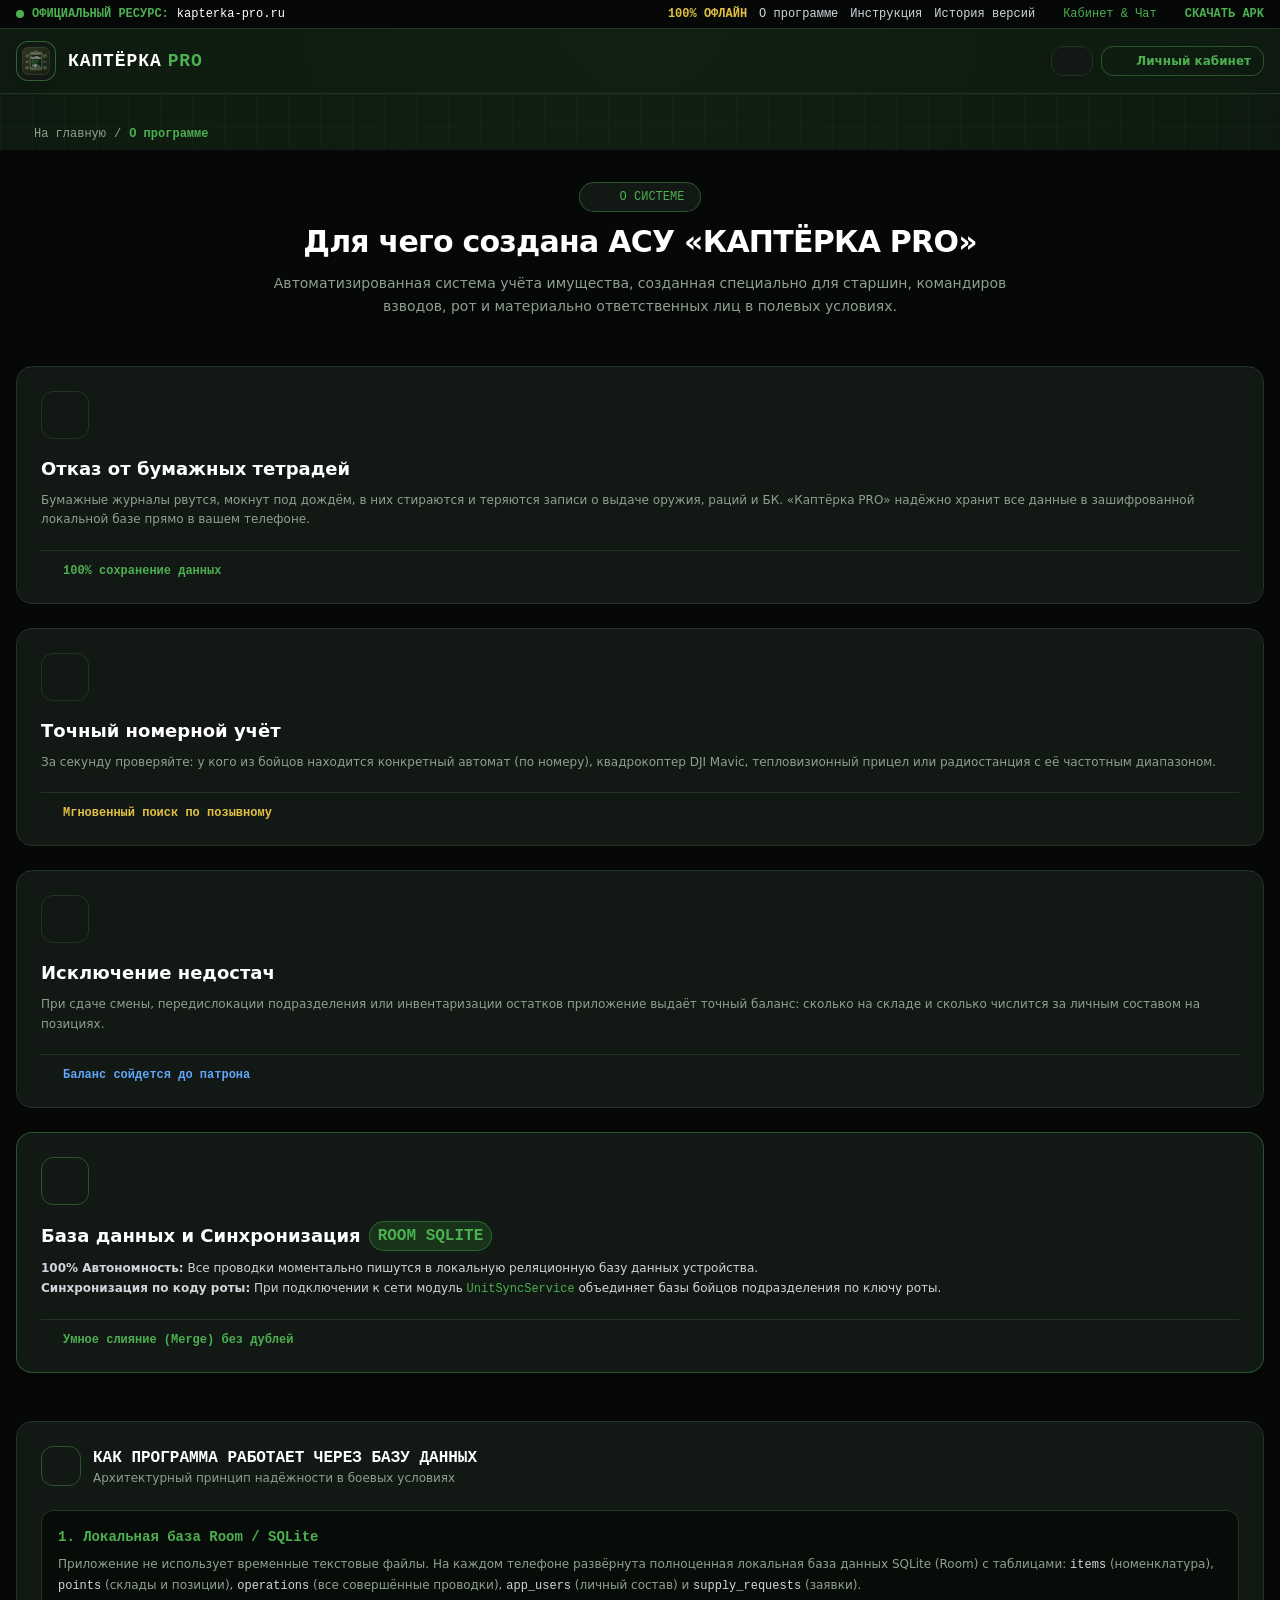
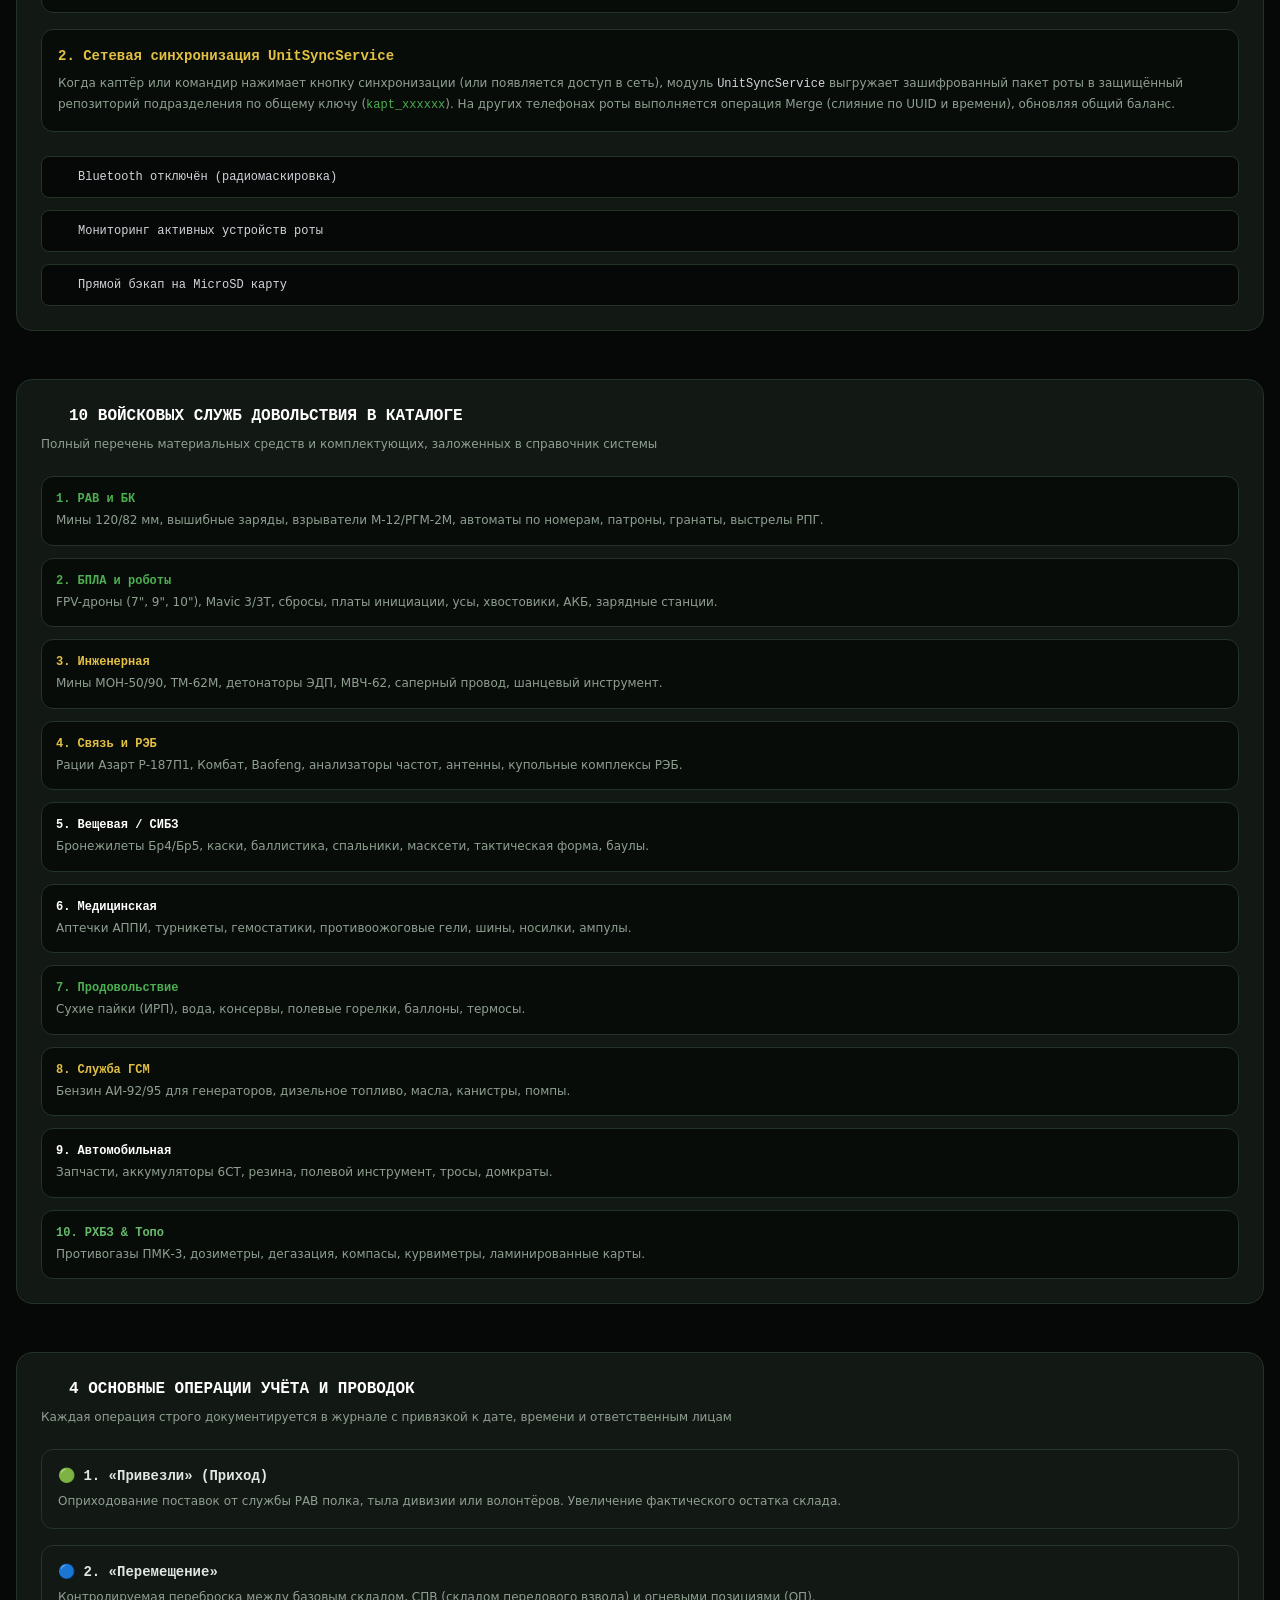
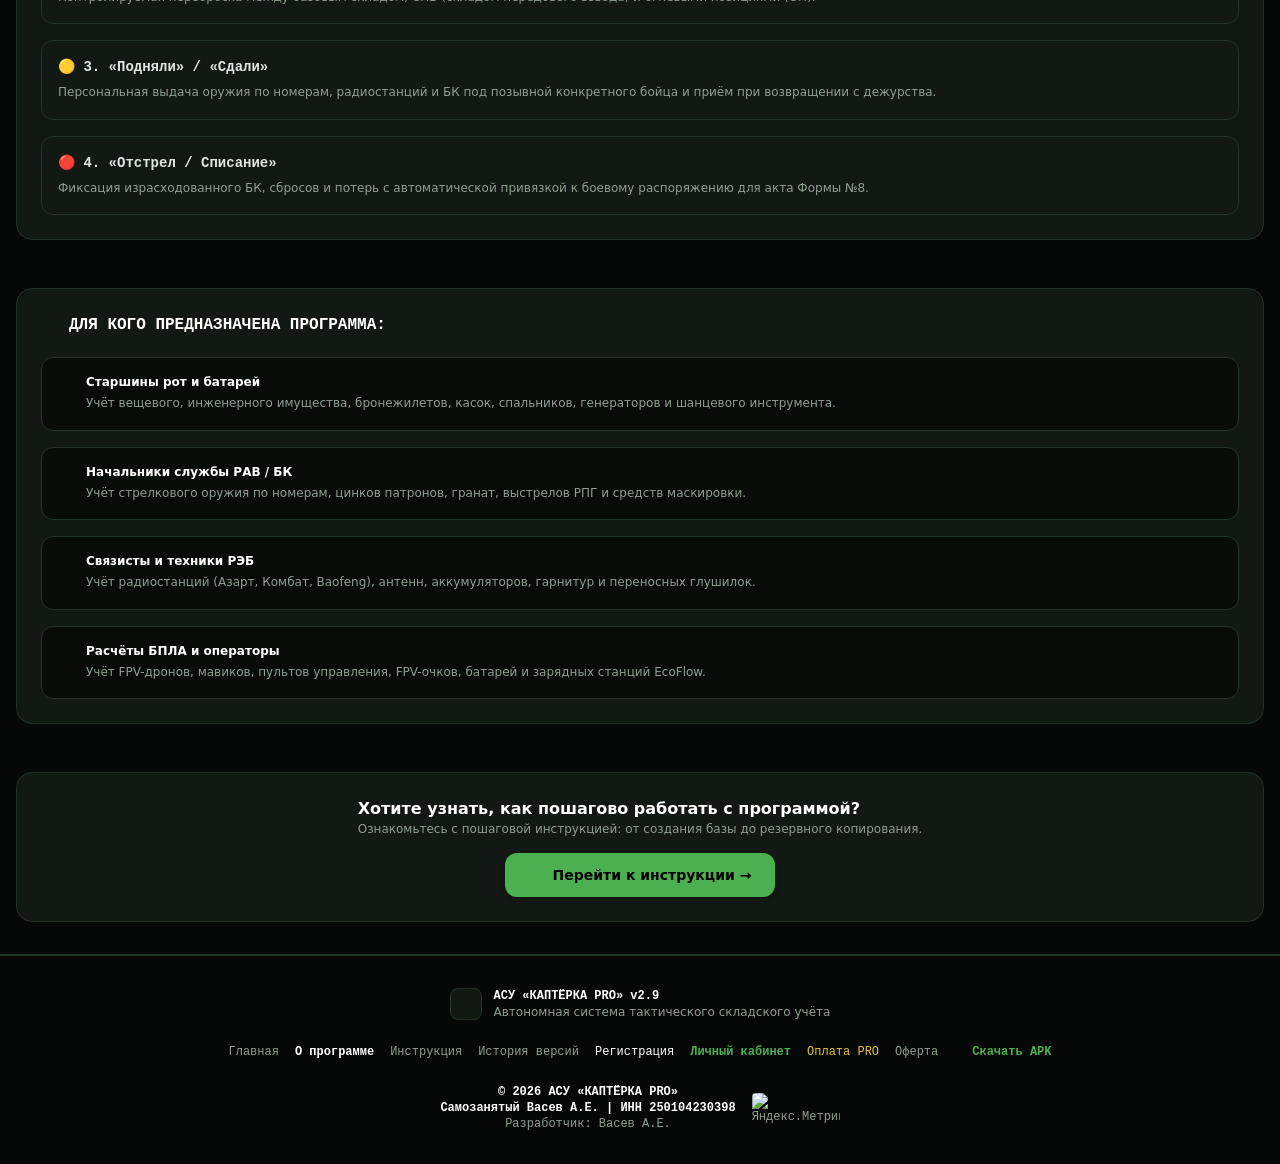
==== commit a5e37eaf: "Обновление реквизитов в футере (about.html): Самозанятый Васев А.Е., ИНН 250104230398" ====
--- a/about.html
+++ b/about.html
@@ -570,7 +570,7 @@
 
                 <div class="flex items-center gap-4 text-center md:text-right font-mono text-[11px]">
                     <div>
-                        <div class="text-white font-semibold">© 2026 АСУ «КАПТЁРКА PRO»<br>ИП Васев А.Е. | ИНН 771122334455</div>
+                        <div class="text-white font-semibold">© 2026 АСУ «КАПТЁРКА PRO»<br>Самозанятый Васев А.Е. | ИНН 250104230398</div>
                         <div class="text-tactical-muted">Разработчик: Васев А.Е.</div>
                     </div>
                     <!-- Yandex.Metrika Informer -->
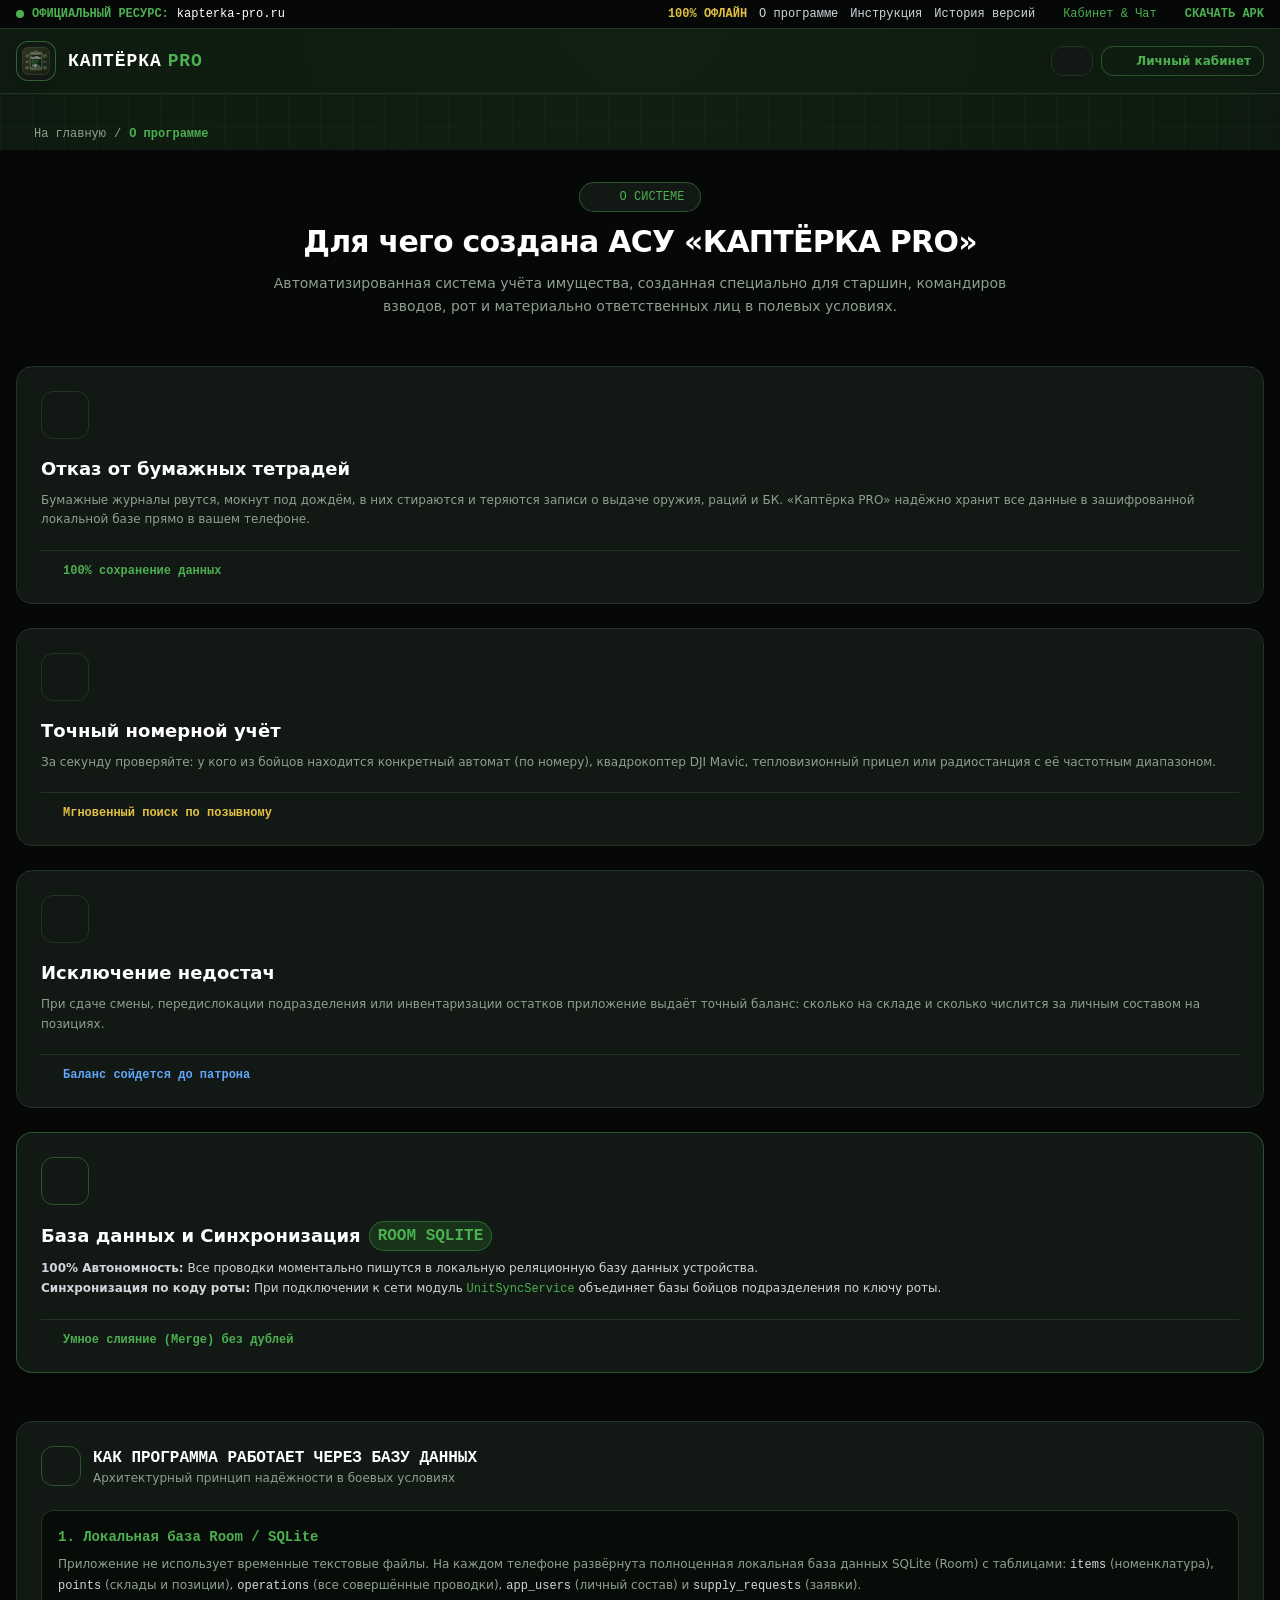
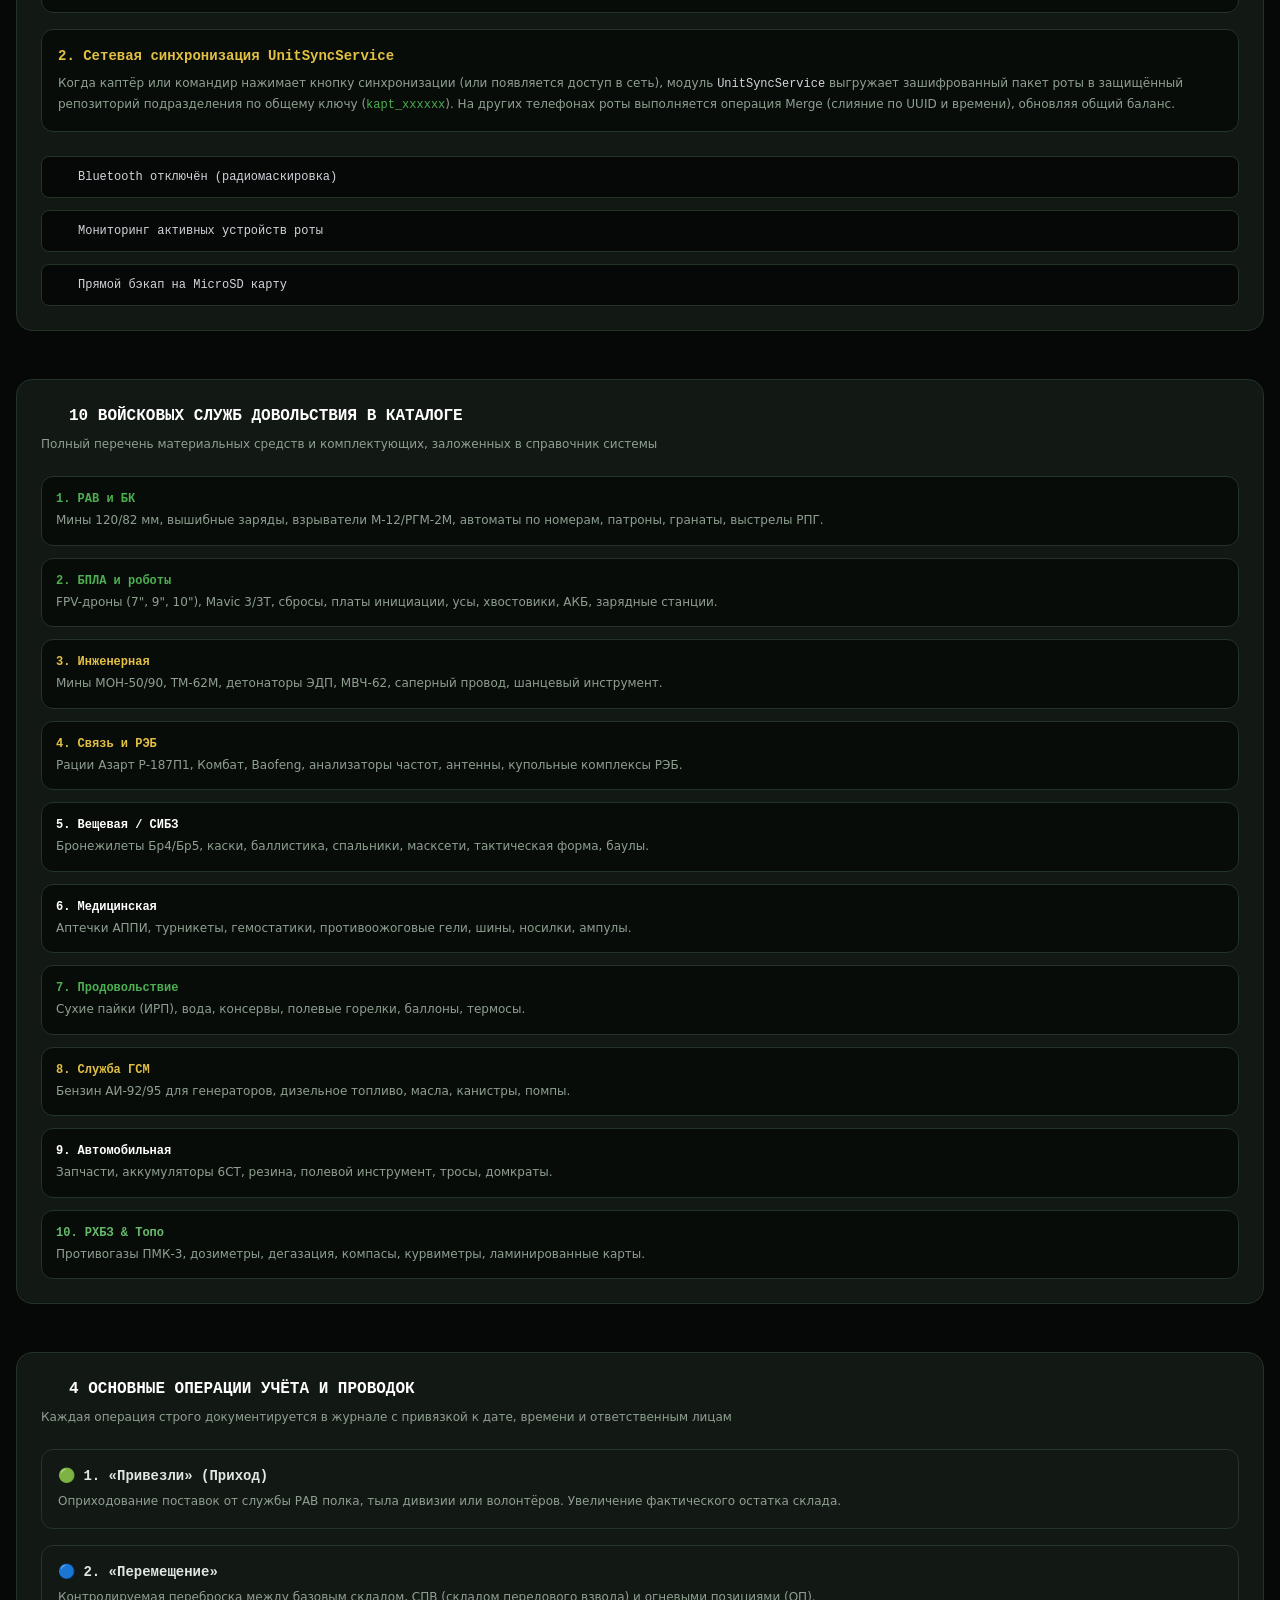
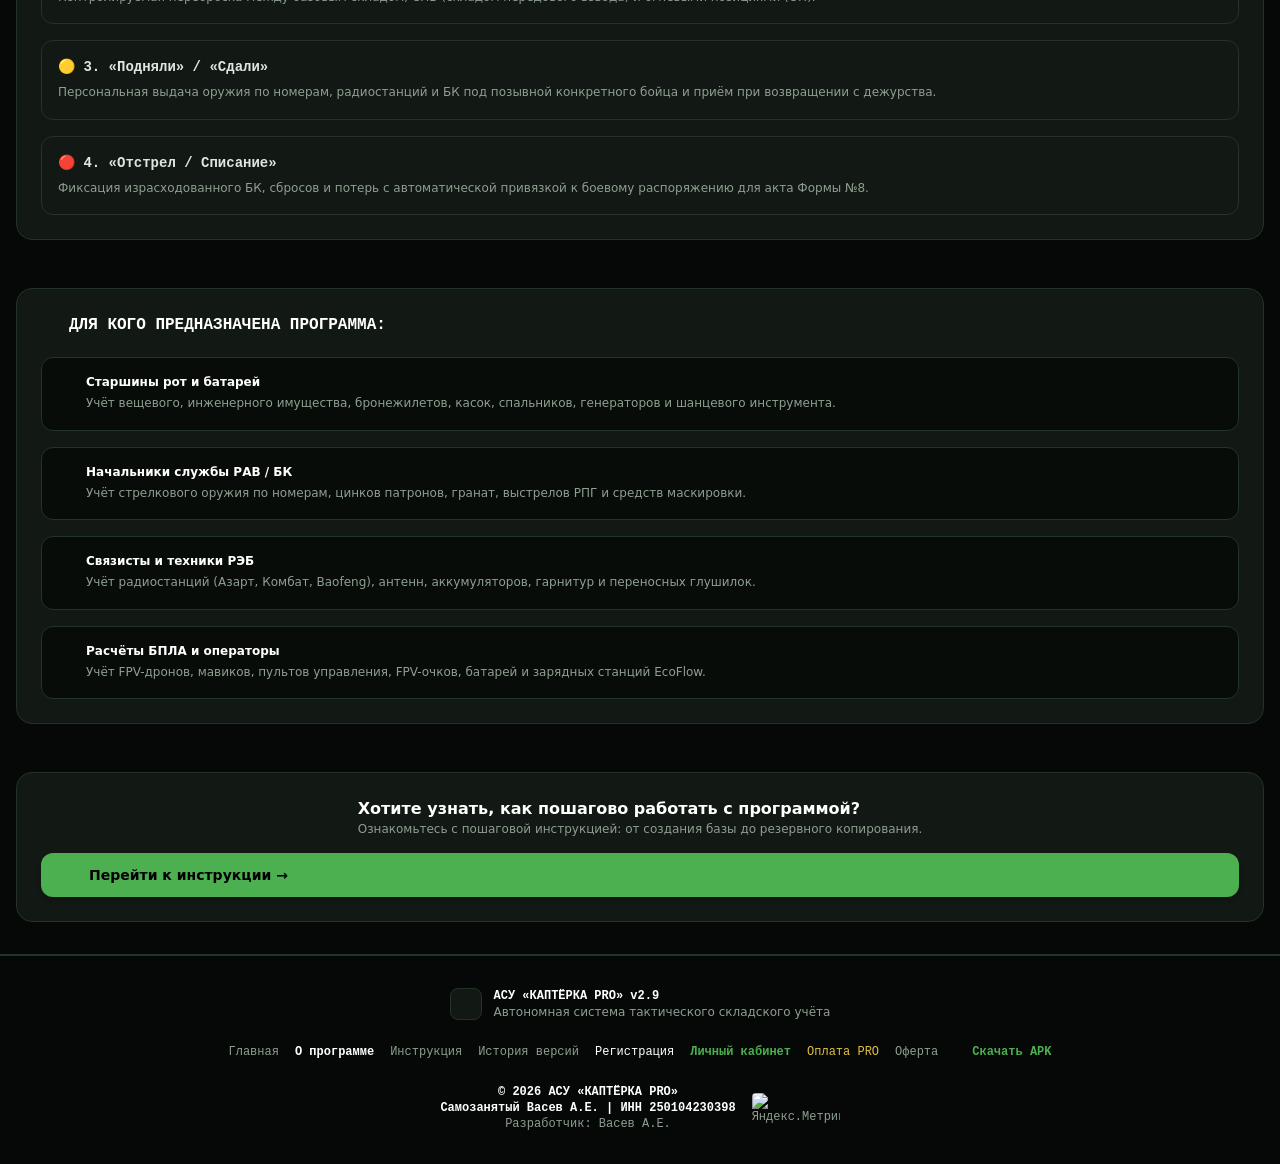
==== commit 09d84811: "chore(ui): enhance responsive layout, center buttons and text, improve mobile paddings" ====
--- a/about.html
+++ b/about.html
@@ -529,7 +529,7 @@
                         <div class="text-white font-bold text-base">Хотите узнать, как пошагово работать с программой?</div>
                         <div class="text-xs text-tactical-muted">Ознакомьтесь с пошаговой инструкцией: от создания базы до резервного копирования.</div>
                     </div>
-                    <a href="manual.html" class="inline-flex items-center space-x-2 bg-tactical-green hover:bg-tactical-accent text-black font-bold text-sm px-6 py-3 rounded-xl transition-all shadow-md shrink-0">
+                    <a href="manual.html" class="flex items-center space-x-2 bg-tactical-green hover:bg-tactical-accent text-black font-bold text-sm px-6 py-3 rounded-xl transition-all shadow-md shrink-0 w-full sm:w-auto sm:inline-flex">
                         <i data-lucide="book-open" class="w-4 h-4"></i>
                         <span>Перейти к инструкции →</span>
                     </a>
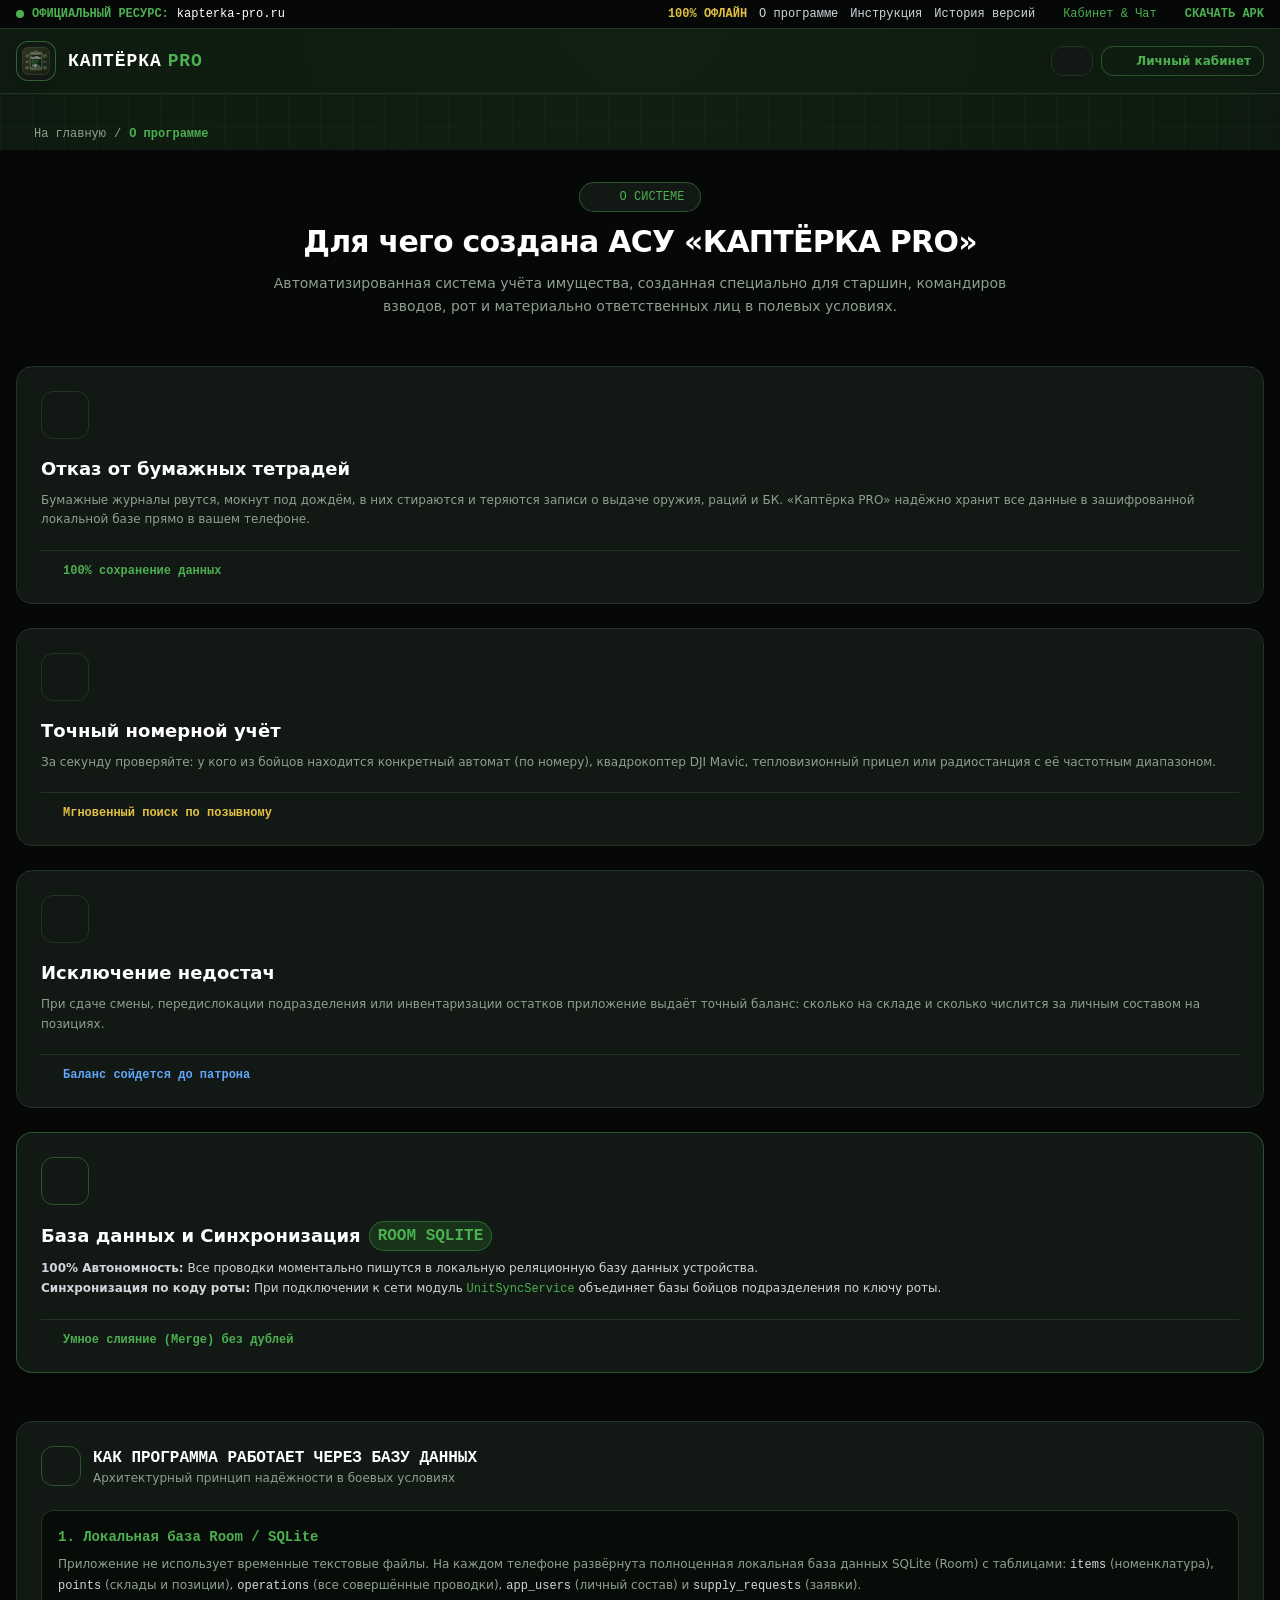
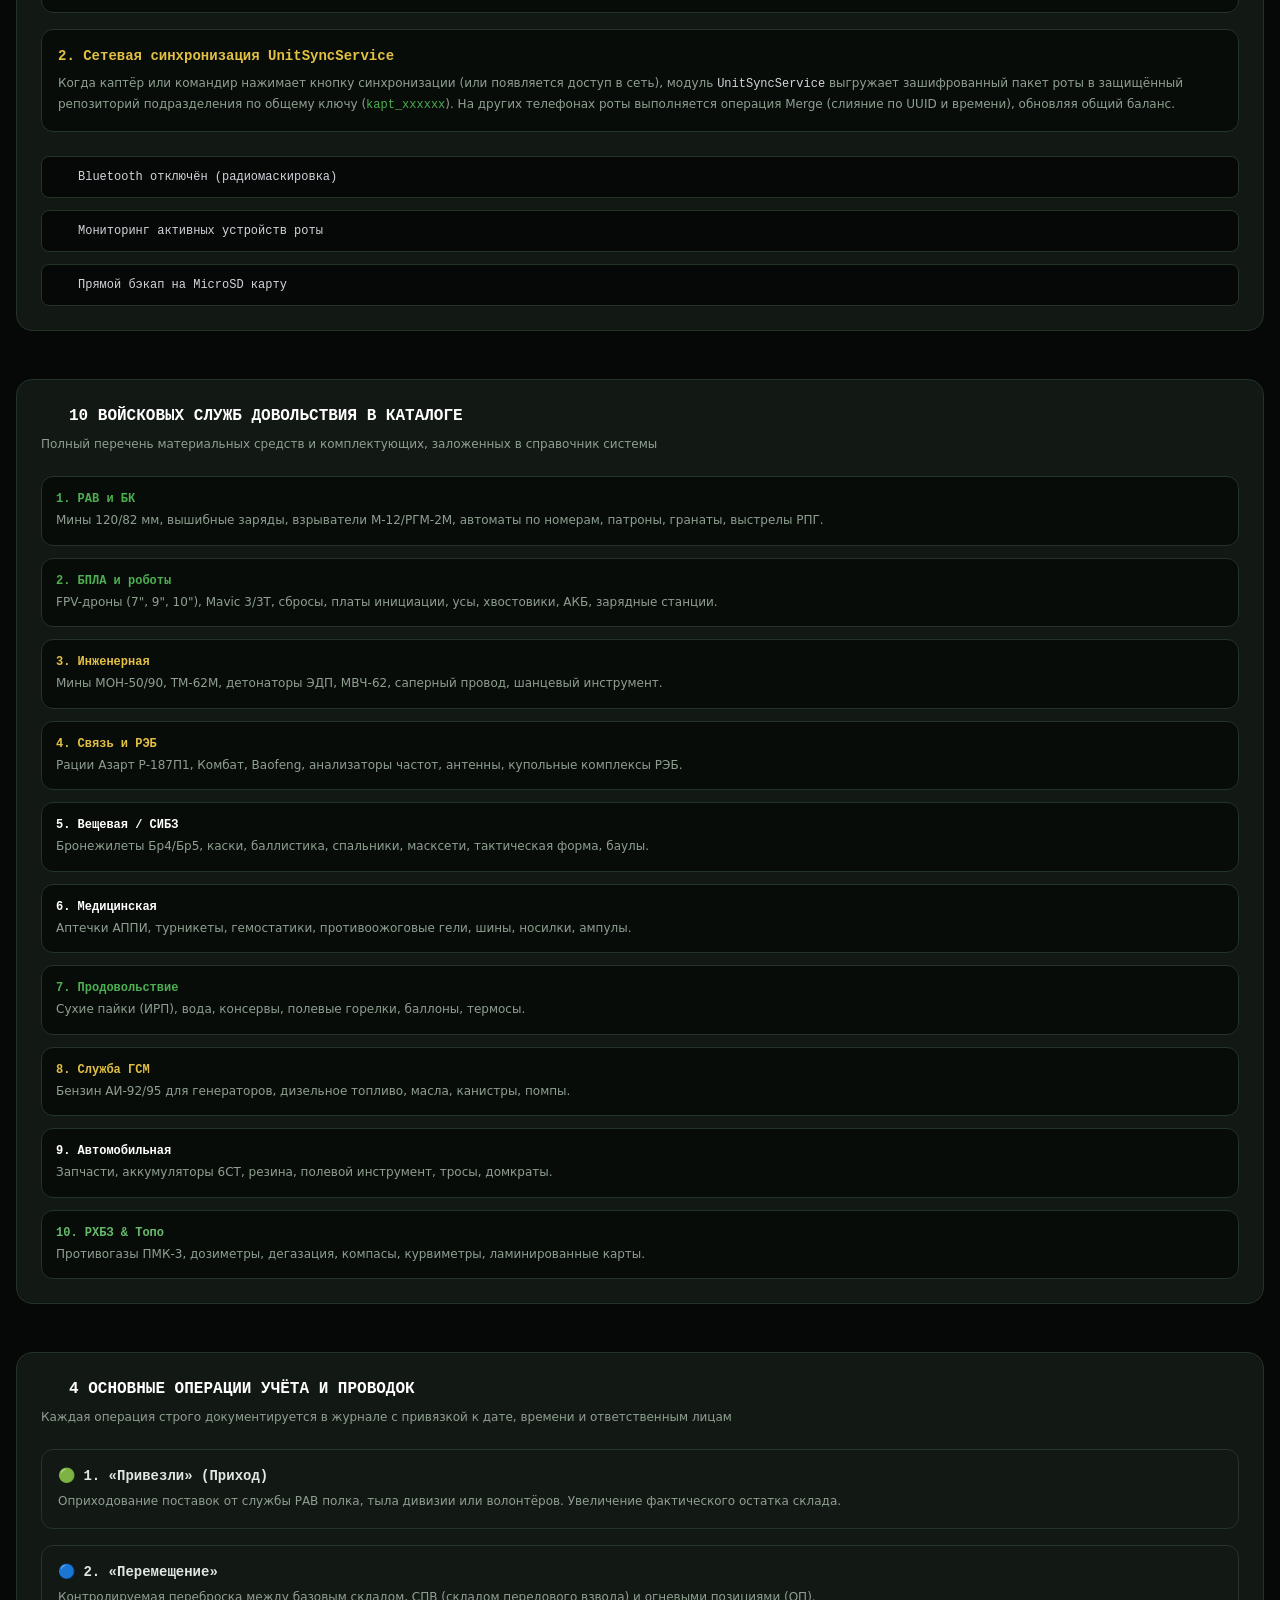
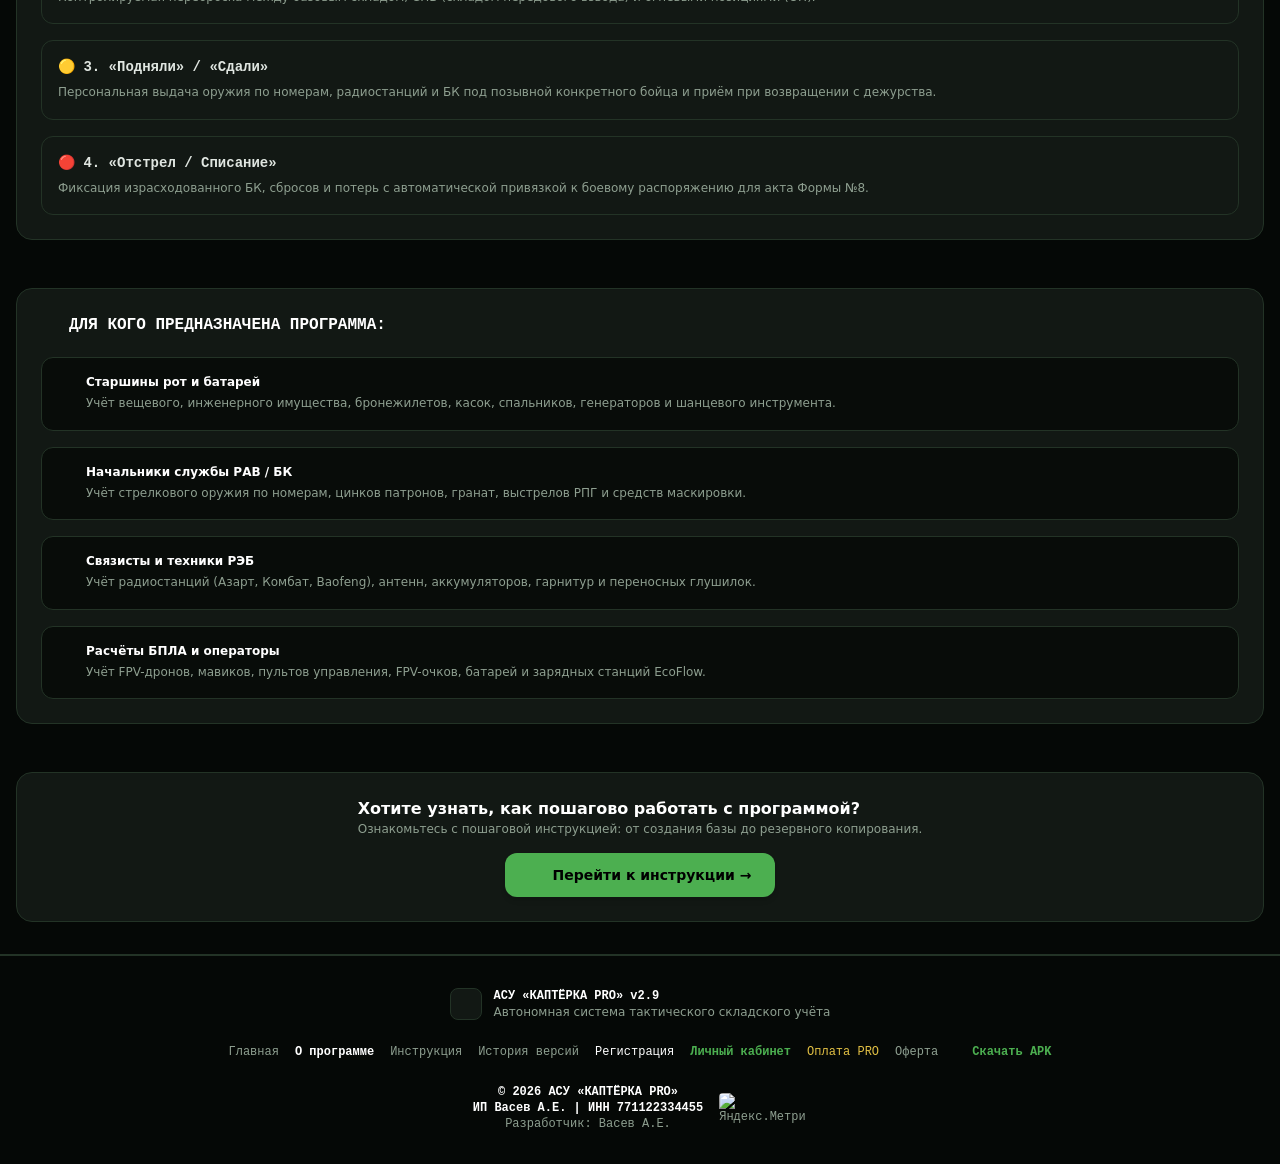
==== commit 700be656: "Update site navigation, anti-cache headers, cabinet and payment pages" ====
--- a/about.html
+++ b/about.html
@@ -529,7 +529,7 @@
                         <div class="text-white font-bold text-base">Хотите узнать, как пошагово работать с программой?</div>
                         <div class="text-xs text-tactical-muted">Ознакомьтесь с пошаговой инструкцией: от создания базы до резервного копирования.</div>
                     </div>
-                    <a href="manual.html" class="flex items-center space-x-2 bg-tactical-green hover:bg-tactical-accent text-black font-bold text-sm px-6 py-3 rounded-xl transition-all shadow-md shrink-0 w-full sm:w-auto sm:inline-flex">
+                    <a href="manual.html" class="inline-flex items-center space-x-2 bg-tactical-green hover:bg-tactical-accent text-black font-bold text-sm px-6 py-3 rounded-xl transition-all shadow-md shrink-0">
                         <i data-lucide="book-open" class="w-4 h-4"></i>
                         <span>Перейти к инструкции →</span>
                     </a>
@@ -570,7 +570,7 @@
 
                 <div class="flex items-center gap-4 text-center md:text-right font-mono text-[11px]">
                     <div>
-                        <div class="text-white font-semibold">© 2026 АСУ «КАПТЁРКА PRO»<br>Самозанятый Васев А.Е. | ИНН 250104230398</div>
+                        <div class="text-white font-semibold">© 2026 АСУ «КАПТЁРКА PRO»<br>ИП Васев А.Е. | ИНН 771122334455</div>
                         <div class="text-tactical-muted">Разработчик: Васев А.Е.</div>
                     </div>
                     <!-- Yandex.Metrika Informer -->
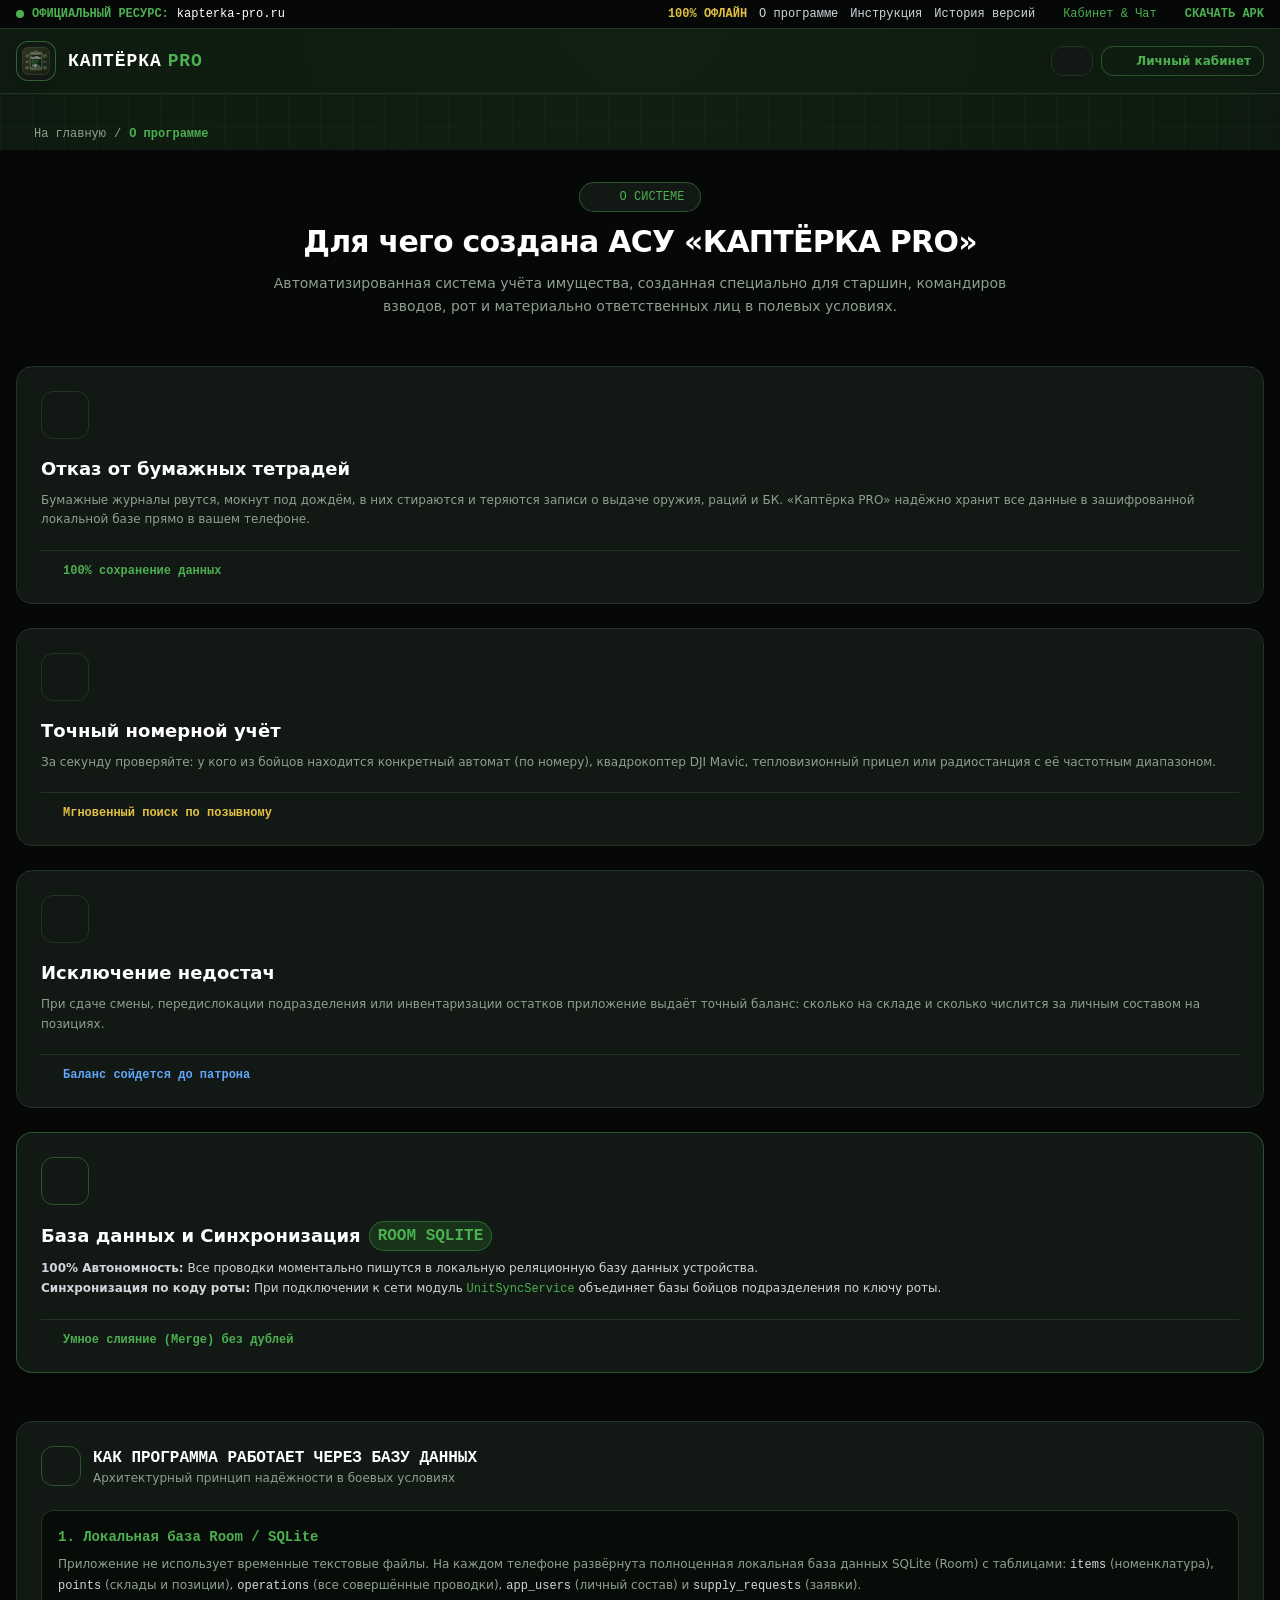
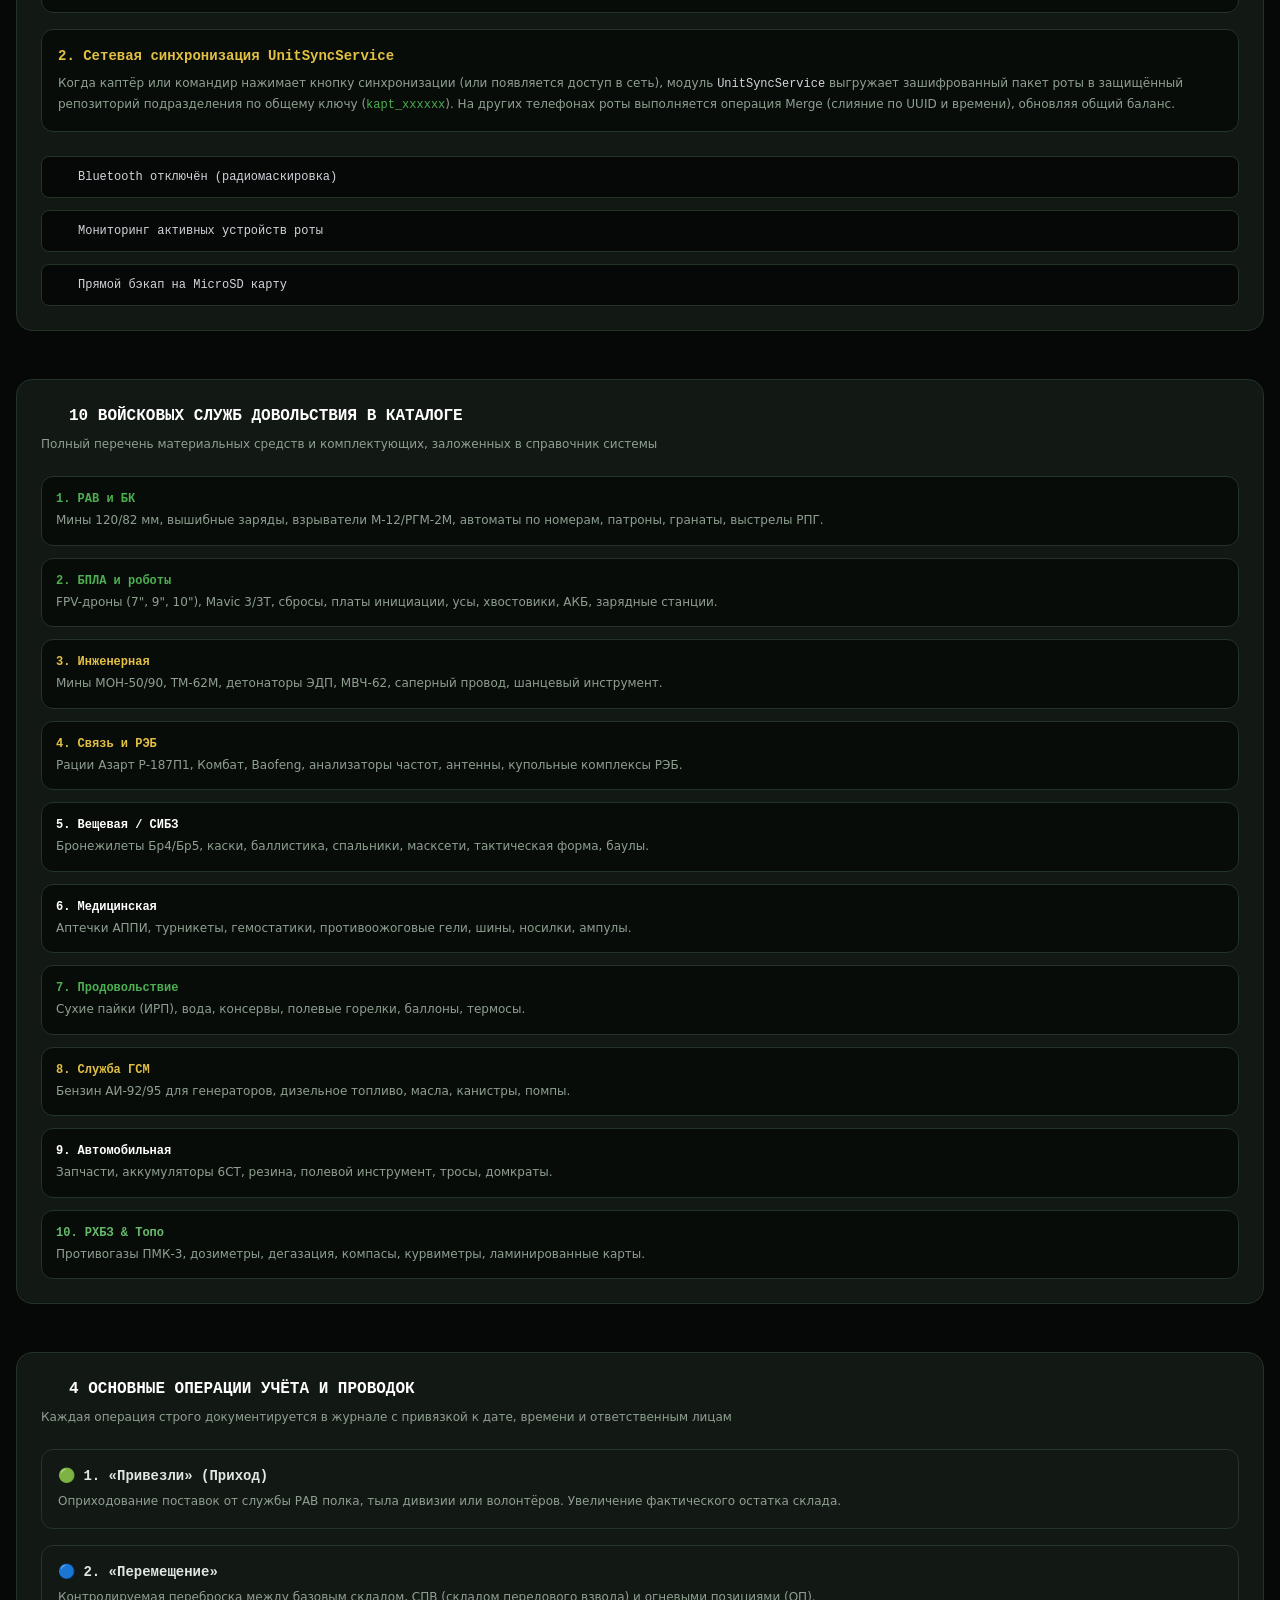
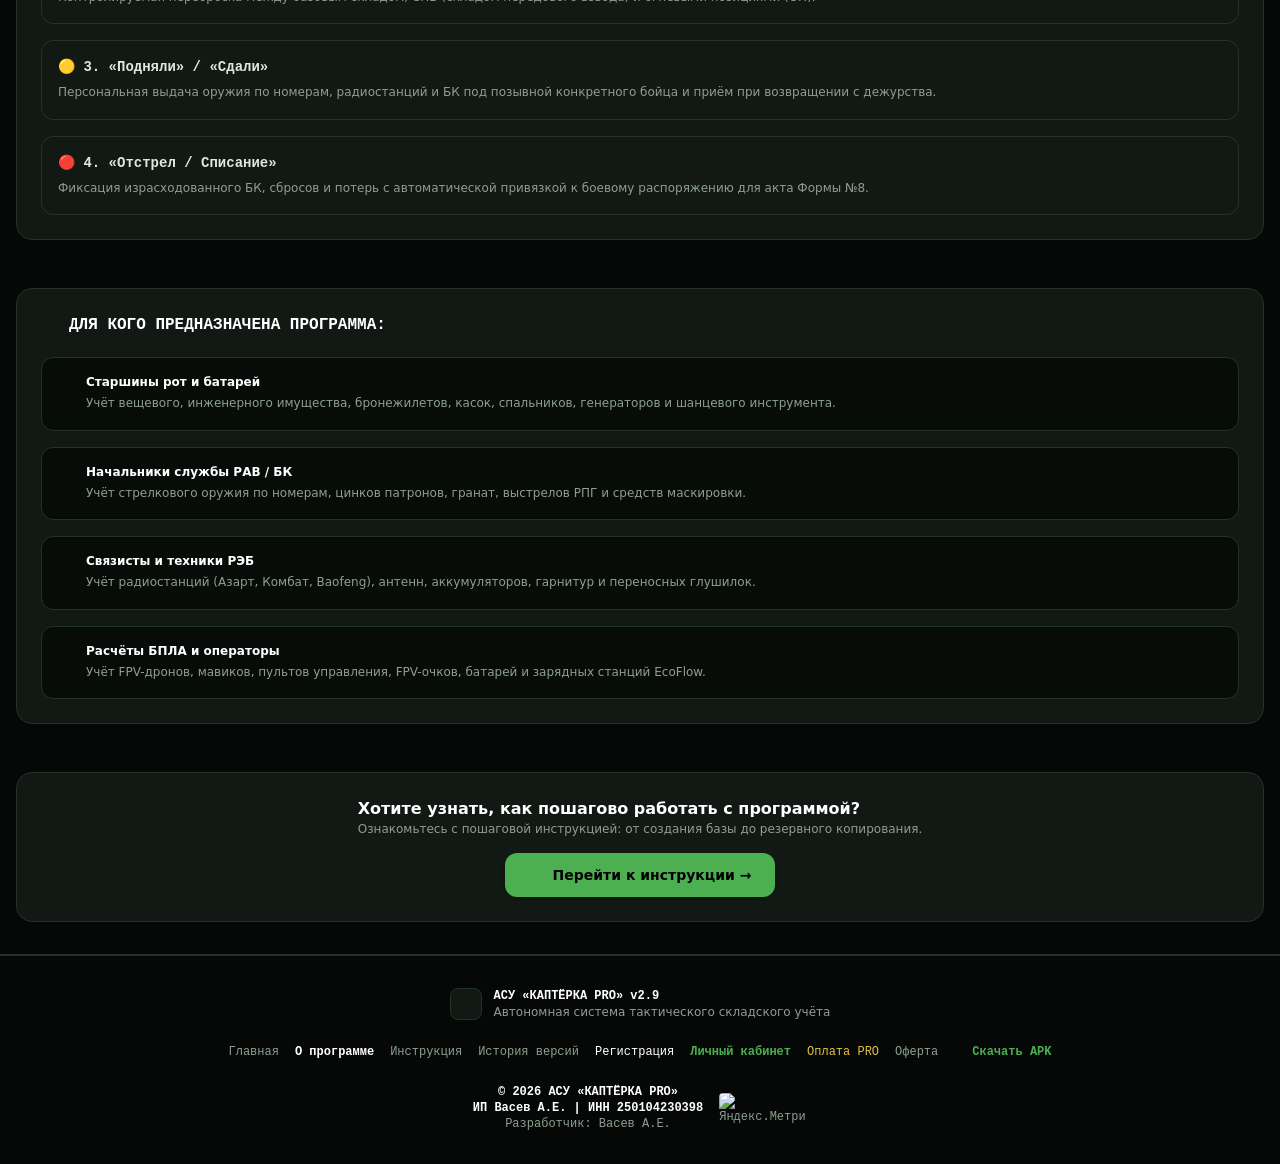
==== commit 86ea0447: "Update bank payment requisites and contract confirmation flow" ====
--- a/about.html
+++ b/about.html
@@ -570,7 +570,7 @@
 
                 <div class="flex items-center gap-4 text-center md:text-right font-mono text-[11px]">
                     <div>
-                        <div class="text-white font-semibold">© 2026 АСУ «КАПТЁРКА PRO»<br>ИП Васев А.Е. | ИНН 771122334455</div>
+                        <div class="text-white font-semibold">© 2026 АСУ «КАПТЁРКА PRO»<br>ИП Васев А.Е. | ИНН 250104230398</div>
                         <div class="text-tactical-muted">Разработчик: Васев А.Е.</div>
                     </div>
                     <!-- Yandex.Metrika Informer -->
